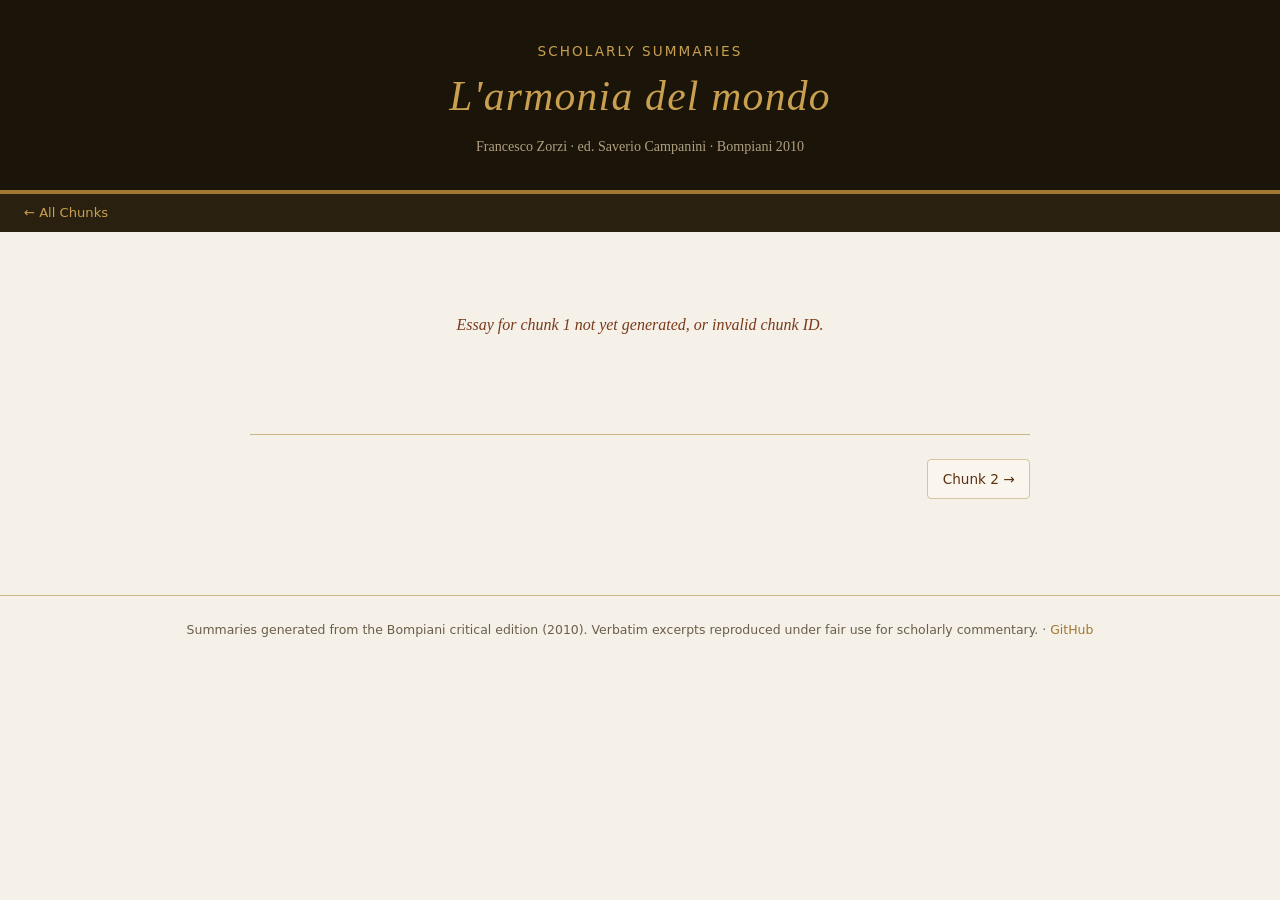
==== chunk.html @ 9c0a1de4 "Add site scaffold: index, chunk template, styles, README Static HTML/CSS/JS site for Zorzi De Harmon" ====
<!DOCTYPE html>
<html lang="it">
<head>
  <meta charset="UTF-8">
  <meta name="viewport" content="width=device-width, initial-scale=1.0">
  <title>Chunk — L'armonia del mondo</title>
  <meta name="description" content="Detailed summary of a section of Francesco Zorzi's De Harmonia Mundi.">
  <link rel="stylesheet" href="assets/style.css">
</head>
<body>

<header>
  <div class="subtitle">Scholarly Summaries</div>
  <h1><em>L'armonia del mondo</em></h1>
  <div class="meta">Francesco Zorzi · ed. Saverio Campanini · Bompiani 2010</div>
</header>

<nav class="breadcrumb">
  <a href="index.html">← All Chunks</a>
</nav>

<main>
  <div class="essay-wrap" id="essay-wrap">
    <div class="spinner" id="spinner"></div>
  </div>
</main>

<footer>
  <p>
    Summaries generated from the Bompiani critical edition (2010).
    Verbatim excerpts reproduced under fair use for scholarly commentary. ·
    <a href="https://github.com/t3dy/ZorziHarmoniaMundi" target="_blank">GitHub</a>
  </p>
</footer>

<script>
const TOTAL = 163;

function pad(n) { return String(n).padStart(3, '0'); }

function parseMarkdown(md) {
  // Minimal markdown → HTML: headings, bold, italic, blockquotes, paragraphs
  let html = md
    .replace(/&/g,'&amp;').replace(/</g,'&lt;').replace(/>/g,'&gt;')
    // blockquotes: lines starting with >
    .replace(/^&gt;&gt;\s?(.+)$/gm, '<blockquote>$1</blockquote>')
    .replace(/^&gt;\s?(.+)$/gm, '<blockquote>$1</blockquote>')
    // Merge consecutive blockquote lines
    .replace(/<\/blockquote>\n<blockquote>/g, '\n')
    // headings
    .replace(/^### (.+)$/gm, '<h3>$1</h3>')
    .replace(/^## (.+)$/gm, '<h2>$1</h2>')
    .replace(/^# (.+)$/gm, '<h2>$1</h2>')
    // bold/italic
    .replace(/\*\*\*(.+?)\*\*\*/g, '<strong><em>$1</em></strong>')
    .replace(/\*\*(.+?)\*\*/g, '<strong>$1</strong>')
    .replace(/\*(.+?)\*/g, '<em>$1</em>')
    // horizontal rules
    .replace(/^---+$/gm, '<hr>')
    // paragraphs: double newlines
    .replace(/\n{2,}/g, '\n</p><p>\n')
    .replace(/\n/g, '<br>');
  return '<p>' + html + '</p>';
}

function renderEssay(data) {
  const wrap = document.getElementById('essay-wrap');
  const prev = data.chunk > 1 ? `<a href="chunk.html?id=${pad(data.chunk - 1)}">← Chunk ${data.chunk - 1}</a>` : '<span></span>';
  const next = data.chunk < TOTAL ? `<a href="chunk.html?id=${pad(data.chunk + 1)}">Chunk ${data.chunk + 1} →</a>` : '<span></span>';

  document.title = `${data.heading} — L'armonia del mondo`;

  wrap.innerHTML = `
    <div class="essay-header">
      <div class="essay-chunk-id">Chunk ${data.chunk} of ${TOTAL}</div>
      <h1 class="essay-title">${escHtml(data.heading)}</h1>
      <div class="essay-pages">${escHtml(data.pages || '')}</div>
    </div>
    <div class="essay-card-summary">${escHtml(data.card_summary || '')}</div>
    <div class="essay-body">${parseMarkdown(data.essay || '')}</div>
    <div class="chunk-nav">${prev}${next}</div>
  `;
}

function escHtml(s) {
  return String(s)
    .replace(/&/g,'&amp;').replace(/</g,'&lt;').replace(/>/g,'&gt;')
    .replace(/"/g,'&quot;');
}

async function init() {
  const params = new URLSearchParams(window.location.search);
  const rawId = params.get('id') || '001';
  const id = pad(parseInt(rawId, 10));
  const num = parseInt(rawId, 10);

  try {
    const r = await fetch(`data/essays/chunk_${id}.json`);
    if (!r.ok) throw new Error(r.status);
    const data = await r.json();
    renderEssay(data);
  } catch(e) {
    document.getElementById('essay-wrap').innerHTML =
      `<p class="error-msg">Essay for chunk ${num} not yet generated, or invalid chunk ID.</p>
       <div class="chunk-nav">
         ${num > 1 ? `<a href="chunk.html?id=${pad(num-1)}">← Chunk ${num-1}</a>` : '<span></span>'}
         ${num < TOTAL ? `<a href="chunk.html?id=${pad(num+1)}">Chunk ${num+1} →</a>` : '<span></span>'}
       </div>`;
  }
}

init();
</script>
</body>
</html>
---- assets/style.css ----
/* ── Reset & base ─────────────────────────────────────────── */
*, *::before, *::after { box-sizing: border-box; margin: 0; padding: 0; }

:root {
  --ink:       #1a1409;
  --paper:     #f5f0e8;
  --gold:      #a07830;
  --gold-lt:   #c9a050;
  --rust:      #7a3a1a;
  --muted:     #6b5e4a;
  --card-bg:   #faf6ee;
  --card-brd:  #d4c4a0;
  --rule:      #c8b888;
  --hover-bg:  #f0e8d0;
  --link:      #5a3010;
  --max-w:     1200px;
  --serif:     'Garamond', 'EB Garamond', 'Palatino Linotype', Georgia, serif;
  --sans:      'Optima', 'Gill Sans', Candara, system-ui, sans-serif;
}

html { font-size: 16px; scroll-behavior: smooth; }

body {
  font-family: var(--serif);
  background: var(--paper);
  color: var(--ink);
  line-height: 1.65;
}

/* ── Header ───────────────────────────────────────────────── */
header {
  background: var(--ink);
  color: var(--paper);
  padding: 2.5rem 1.5rem 2rem;
  text-align: center;
  border-bottom: 4px solid var(--gold);
}

header .subtitle {
  font-family: var(--sans);
  font-size: .85rem;
  letter-spacing: .15em;
  text-transform: uppercase;
  color: var(--gold-lt);
  margin-bottom: .6rem;
}

header h1 {
  font-size: clamp(1.6rem, 4vw, 2.6rem);
  font-weight: 400;
  letter-spacing: .03em;
  line-height: 1.2;
}

header h1 em {
  font-style: italic;
  color: var(--gold-lt);
}

header .meta {
  margin-top: .8rem;
  font-size: .88rem;
  color: #b0a080;
}

/* ── Nav bar ──────────────────────────────────────────────── */
nav.breadcrumb {
  background: #2a2010;
  padding: .5rem 1.5rem;
  font-family: var(--sans);
  font-size: .82rem;
  color: #a09070;
}

nav.breadcrumb a { color: var(--gold-lt); text-decoration: none; }
nav.breadcrumb a:hover { text-decoration: underline; }

/* ── Main layout ──────────────────────────────────────────── */
main {
  max-width: var(--max-w);
  margin: 0 auto;
  padding: 2rem 1.5rem 4rem;
}

/* ── Search / filter bar ──────────────────────────────────── */
.filter-bar {
  display: flex;
  gap: 1rem;
  margin-bottom: 2rem;
  flex-wrap: wrap;
  align-items: center;
}

.filter-bar input[type="search"] {
  flex: 1;
  min-width: 200px;
  padding: .55rem .9rem;
  border: 1px solid var(--card-brd);
  border-radius: 4px;
  background: var(--card-bg);
  font-family: var(--serif);
  font-size: .95rem;
  color: var(--ink);
}

.filter-bar input[type="search"]:focus {
  outline: 2px solid var(--gold);
  border-color: var(--gold);
}

.filter-bar .count {
  font-family: var(--sans);
  font-size: .82rem;
  color: var(--muted);
  white-space: nowrap;
}

/* ── Card grid ────────────────────────────────────────────── */
.card-grid {
  display: grid;
  grid-template-columns: repeat(auto-fill, minmax(320px, 1fr));
  gap: 1.4rem;
}

.card {
  background: var(--card-bg);
  border: 1px solid var(--card-brd);
  border-radius: 6px;
  padding: 1.4rem 1.5rem 1.2rem;
  cursor: pointer;
  transition: transform .15s, box-shadow .15s, background .15s;
  text-decoration: none;
  color: inherit;
  display: flex;
  flex-direction: column;
  gap: .6rem;
  position: relative;
}

.card:hover {
  transform: translateY(-2px);
  box-shadow: 0 6px 20px rgba(0,0,0,.12);
  background: var(--hover-bg);
}

.card-num {
  font-family: var(--sans);
  font-size: .72rem;
  letter-spacing: .1em;
  color: var(--gold);
  text-transform: uppercase;
}

.card-heading {
  font-size: 1.05rem;
  font-weight: 600;
  line-height: 1.3;
  color: var(--rust);
}

.card-pages {
  font-family: var(--sans);
  font-size: .75rem;
  color: var(--muted);
}

.card-summary {
  font-size: .9rem;
  line-height: 1.6;
  color: #3a2e1a;
  flex: 1;
}

.card-arrow {
  font-family: var(--sans);
  font-size: .78rem;
  color: var(--gold);
  margin-top: .3rem;
  align-self: flex-end;
}

/* Loading skeleton */
.card.loading .card-heading,
.card.loading .card-summary {
  background: linear-gradient(90deg, #e8dcc8 25%, #f0e8d8 50%, #e8dcc8 75%);
  background-size: 200% 100%;
  animation: shimmer 1.4s infinite;
  border-radius: 3px;
  color: transparent;
}

.card.loading .card-heading { height: 1.2em; width: 70%; }
.card.loading .card-summary { height: 4em; }

@keyframes shimmer {
  0% { background-position: 200% 0; }
  100% { background-position: -200% 0; }
}

/* ── Essay page ───────────────────────────────────────────── */
.essay-wrap {
  max-width: 780px;
  margin: 0 auto;
}

.essay-header {
  border-bottom: 2px solid var(--rule);
  padding-bottom: 1.2rem;
  margin-bottom: 2rem;
}

.essay-chunk-id {
  font-family: var(--sans);
  font-size: .78rem;
  letter-spacing: .12em;
  color: var(--gold);
  text-transform: uppercase;
  margin-bottom: .4rem;
}

.essay-title {
  font-size: clamp(1.3rem, 3vw, 1.9rem);
  font-weight: 400;
  color: var(--rust);
  line-height: 1.25;
  margin-bottom: .5rem;
}

.essay-pages {
  font-family: var(--sans);
  font-size: .8rem;
  color: var(--muted);
}

.essay-card-summary {
  background: #ede4ce;
  border-left: 3px solid var(--gold);
  padding: 1rem 1.3rem;
  font-style: italic;
  font-size: .95rem;
  margin-bottom: 2rem;
  border-radius: 0 4px 4px 0;
}

.essay-body {
  font-size: 1rem;
  line-height: 1.8;
}

.essay-body h2 {
  font-size: 1.15rem;
  font-weight: 600;
  color: var(--rust);
  margin: 2rem 0 .6rem;
  border-bottom: 1px solid var(--rule);
  padding-bottom: .3rem;
}

.essay-body h3 {
  font-size: 1rem;
  font-weight: 600;
  color: var(--ink);
  margin: 1.5rem 0 .4rem;
}

.essay-body p { margin-bottom: 1rem; }

.essay-body blockquote {
  border-left: 3px solid var(--gold);
  padding: .7rem 1.2rem;
  margin: 1.2rem 0;
  background: #ede4ce;
  border-radius: 0 4px 4px 0;
  font-style: italic;
  font-size: .93rem;
  color: #3a2a10;
}

.essay-body blockquote cite {
  display: block;
  font-style: normal;
  font-family: var(--sans);
  font-size: .75rem;
  color: var(--muted);
  margin-top: .4rem;
}

/* ── Chunk navigation ─────────────────────────────────────── */
.chunk-nav {
  display: flex;
  justify-content: space-between;
  margin-top: 3rem;
  padding-top: 1.5rem;
  border-top: 1px solid var(--rule);
  gap: 1rem;
}

.chunk-nav a {
  font-family: var(--sans);
  font-size: .85rem;
  color: var(--link);
  text-decoration: none;
  padding: .5rem .9rem;
  border: 1px solid var(--card-brd);
  border-radius: 4px;
  background: var(--card-bg);
  transition: background .15s;
}

.chunk-nav a:hover { background: var(--hover-bg); }

/* ── Footer ───────────────────────────────────────────────── */
footer {
  text-align: center;
  padding: 1.5rem;
  font-family: var(--sans);
  font-size: .78rem;
  color: var(--muted);
  border-top: 1px solid var(--rule);
  margin-top: 2rem;
}

footer a { color: var(--gold); text-decoration: none; }

/* ── Responsive ───────────────────────────────────────────── */
@media (max-width: 600px) {
  .card-grid { grid-template-columns: 1fr; }
  header { padding: 1.5rem 1rem 1.2rem; }
  main { padding: 1.2rem 1rem 3rem; }
}

/* ── Spinner for essay load ───────────────────────────────── */
.spinner {
  width: 32px; height: 32px;
  border: 3px solid var(--rule);
  border-top-color: var(--gold);
  border-radius: 50%;
  animation: spin .8s linear infinite;
  margin: 4rem auto;
}
@keyframes spin { to { transform: rotate(360deg); } }

.error-msg {
  text-align: center;
  padding: 3rem;
  color: var(--rust);
  font-style: italic;
}
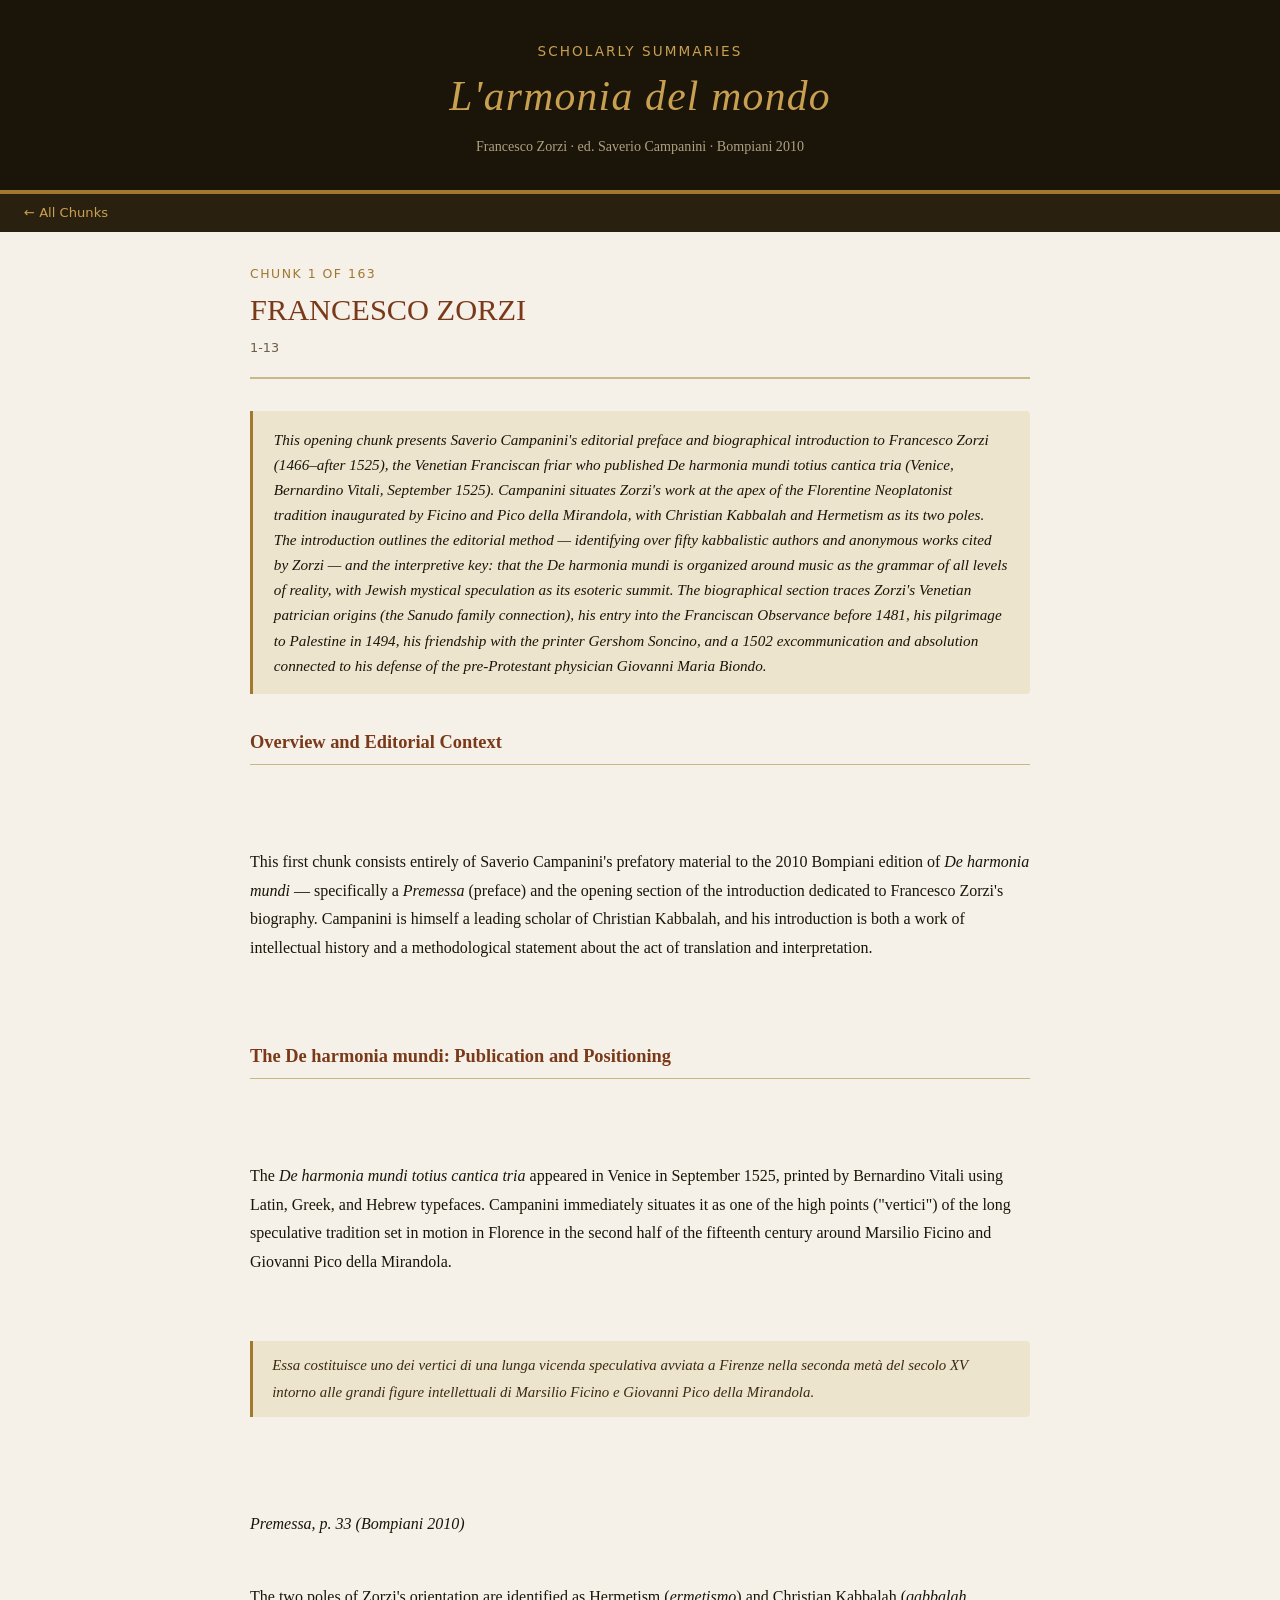
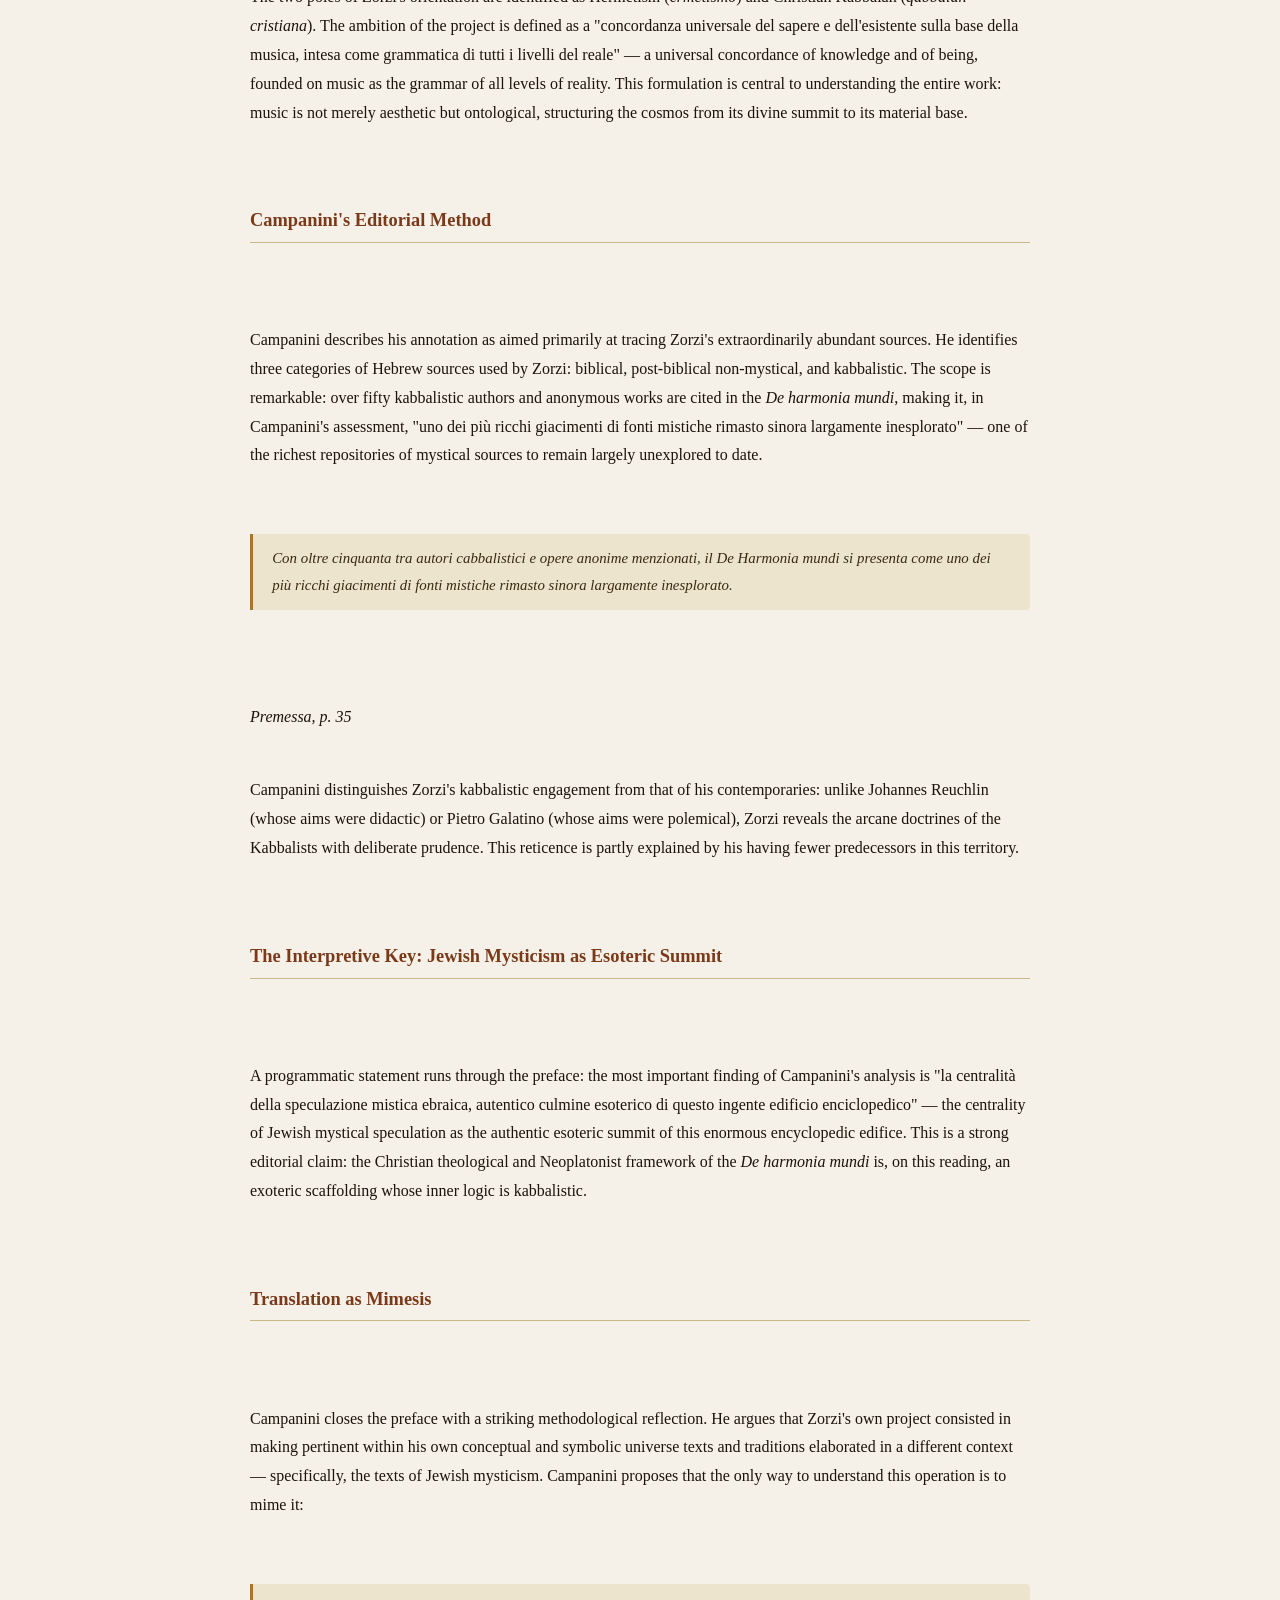
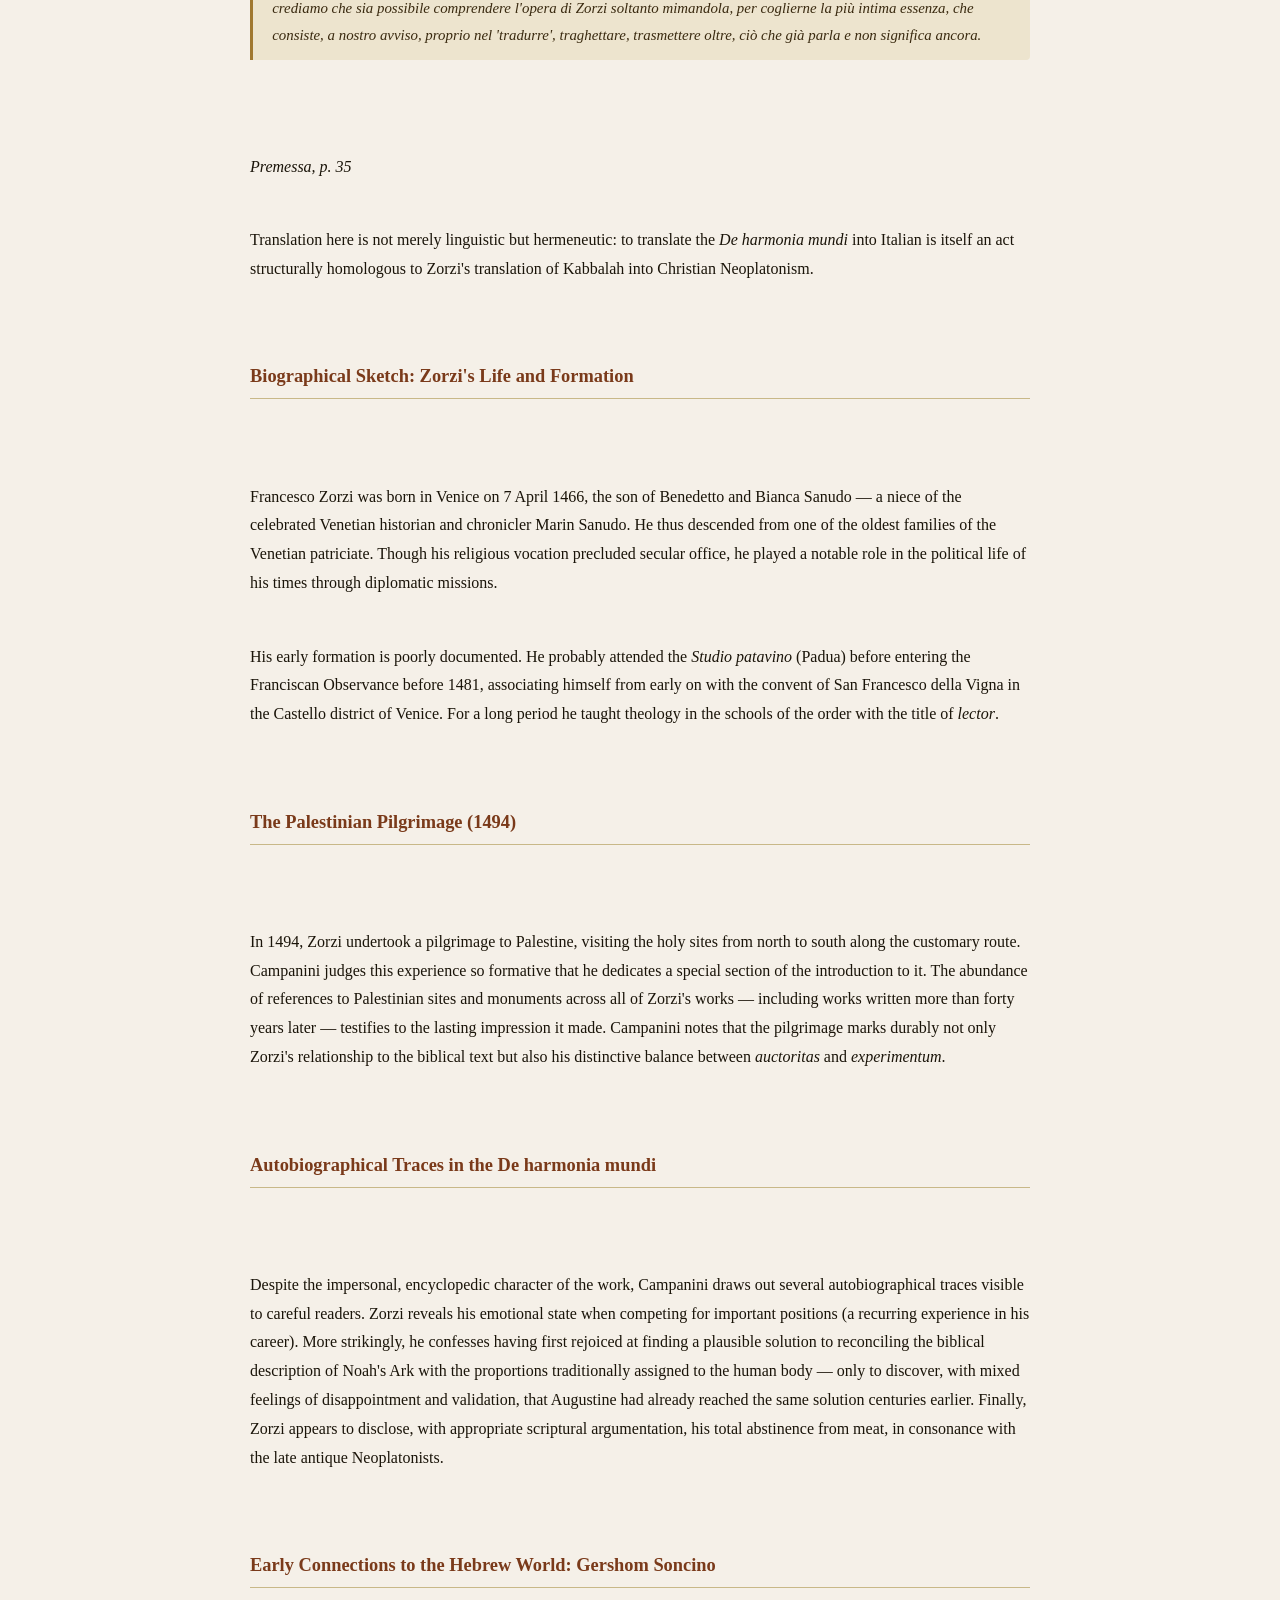
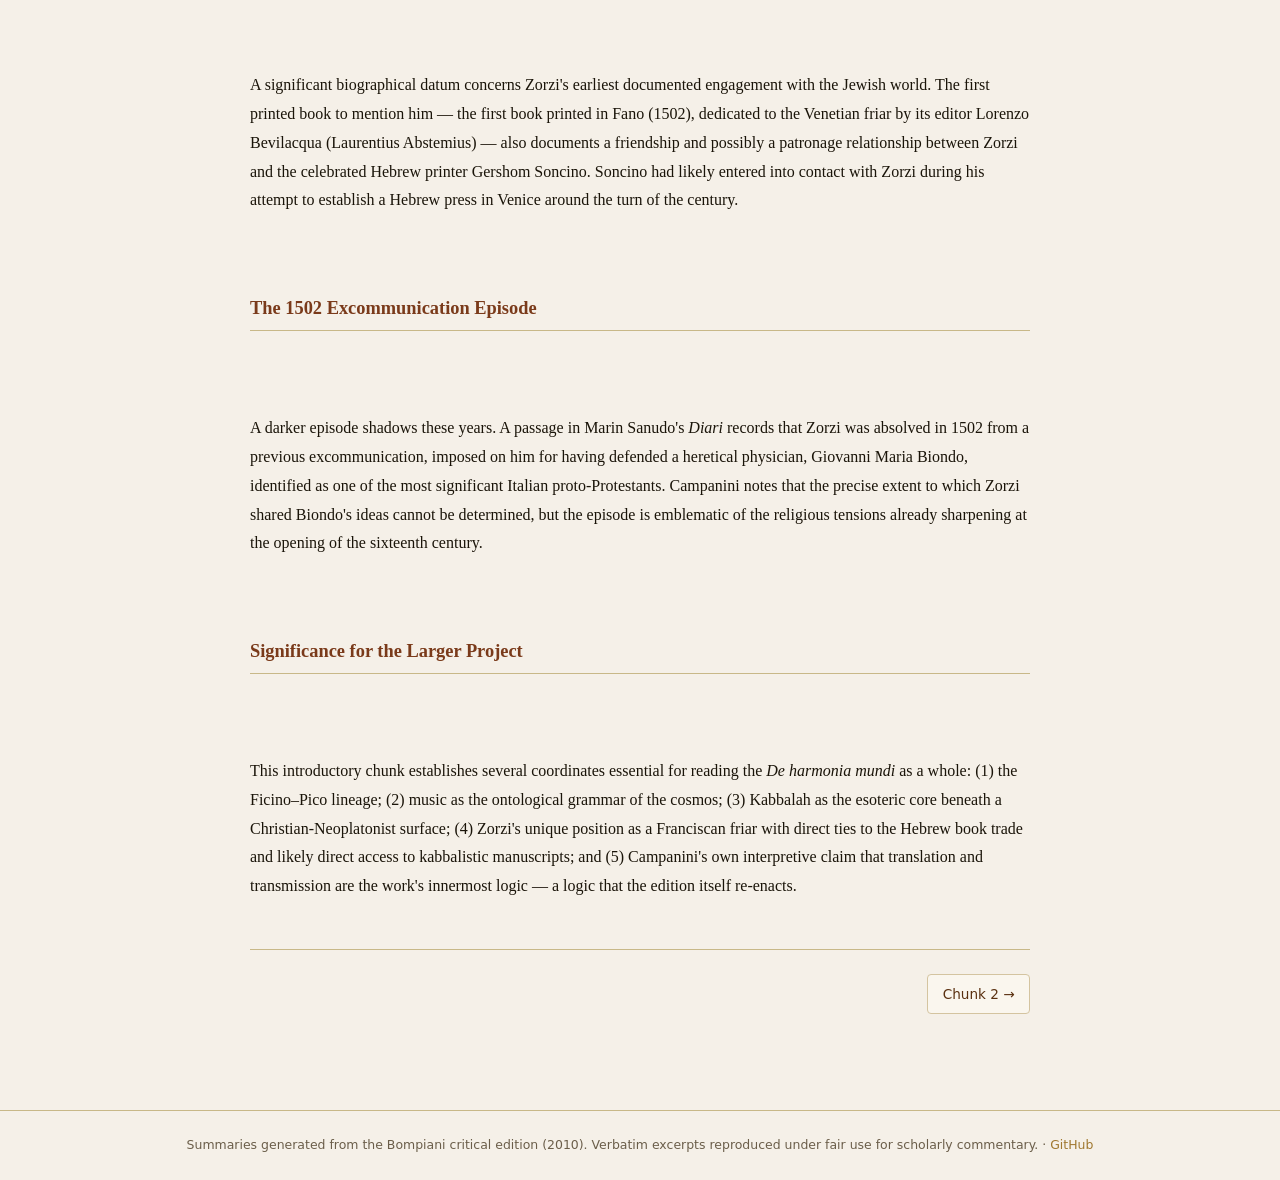
==== commit 93f26195: "Fix <cite> tags rendering as raw text in essay view The markdown parser was HTML-escaping all conten" ====
--- a/chunk.html
+++ b/chunk.html
@@ -47,6 +47,8 @@
     .replace(/^&gt;\s?(.+)$/gm, '<blockquote>$1</blockquote>')
     // Merge consecutive blockquote lines
     .replace(/<\/blockquote>\n<blockquote>/g, '\n')
+    // cite tags (unescape back to HTML after escaping)
+    .replace(/&lt;cite&gt;(.+?)&lt;\/cite&gt;/g, '<cite>$1</cite>')
     // headings
     .replace(/^### (.+)$/gm, '<h3>$1</h3>')
     .replace(/^## (.+)$/gm, '<h2>$1</h2>')
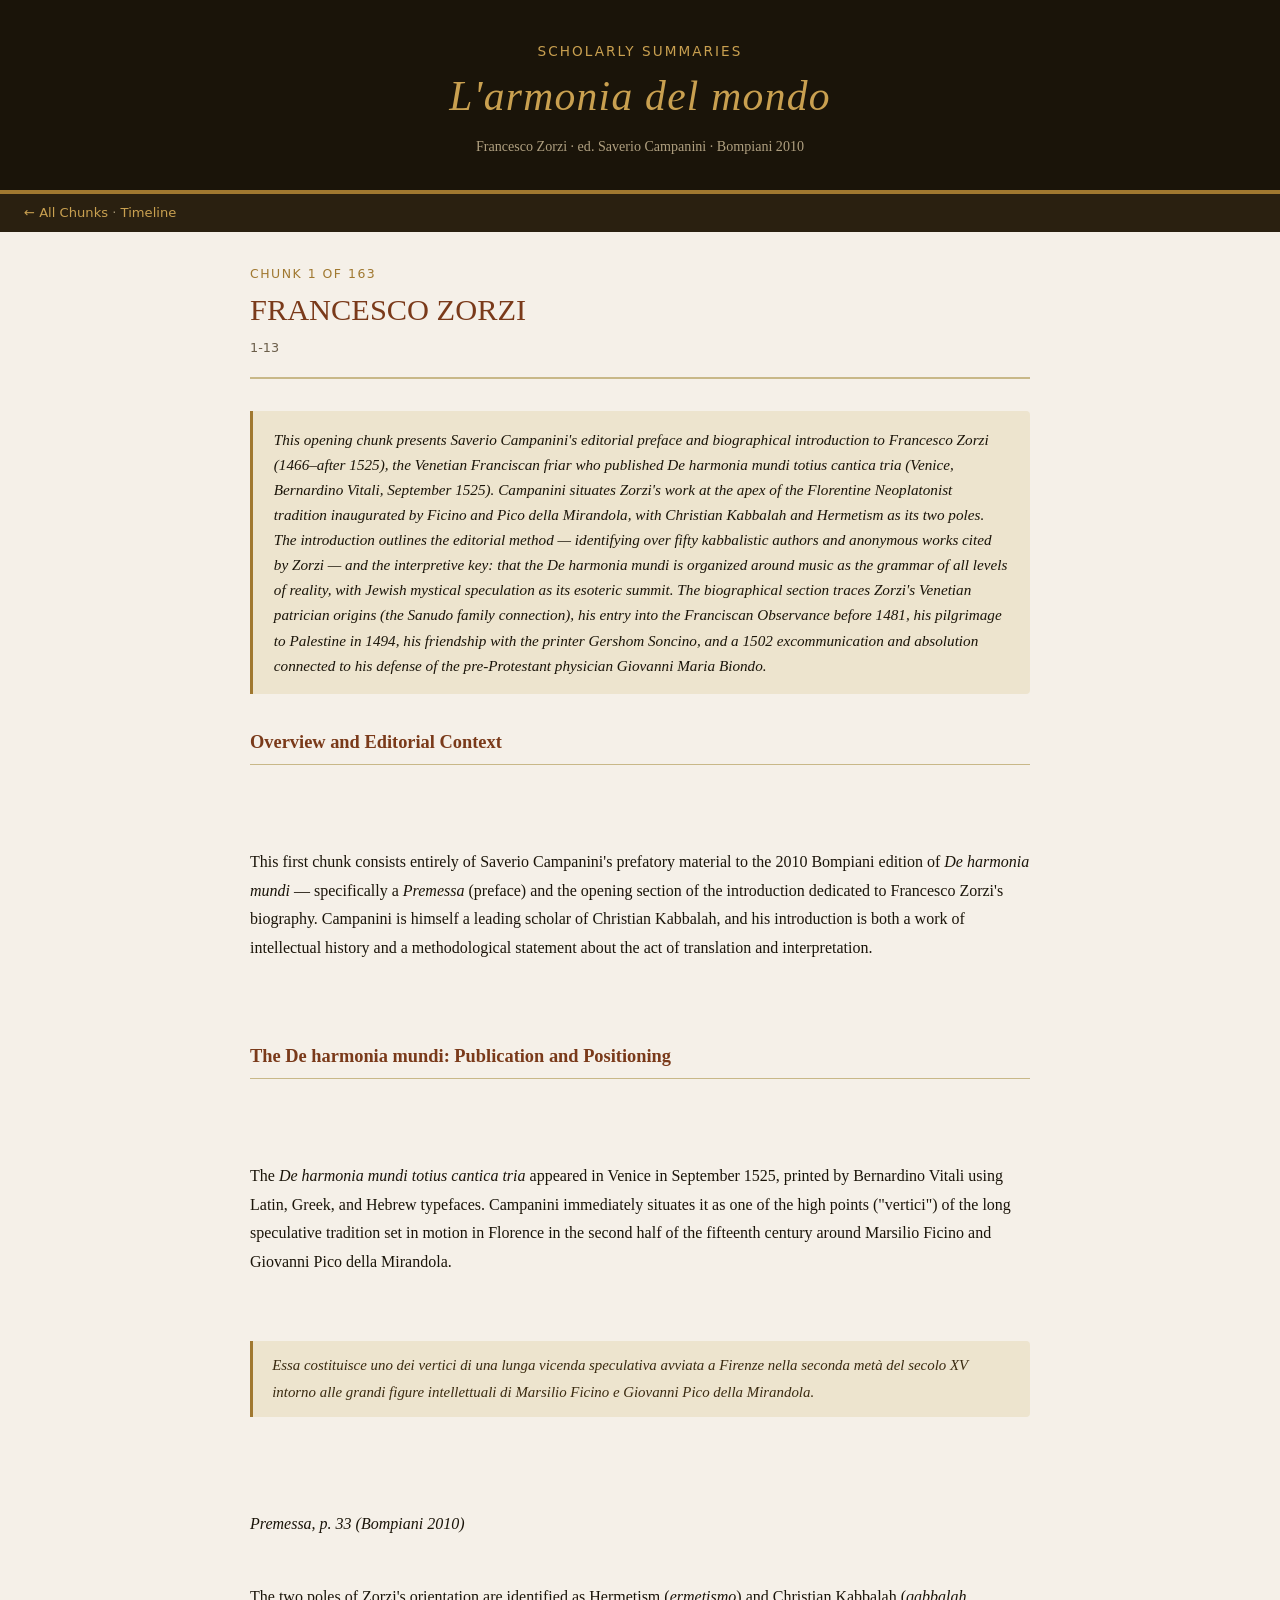
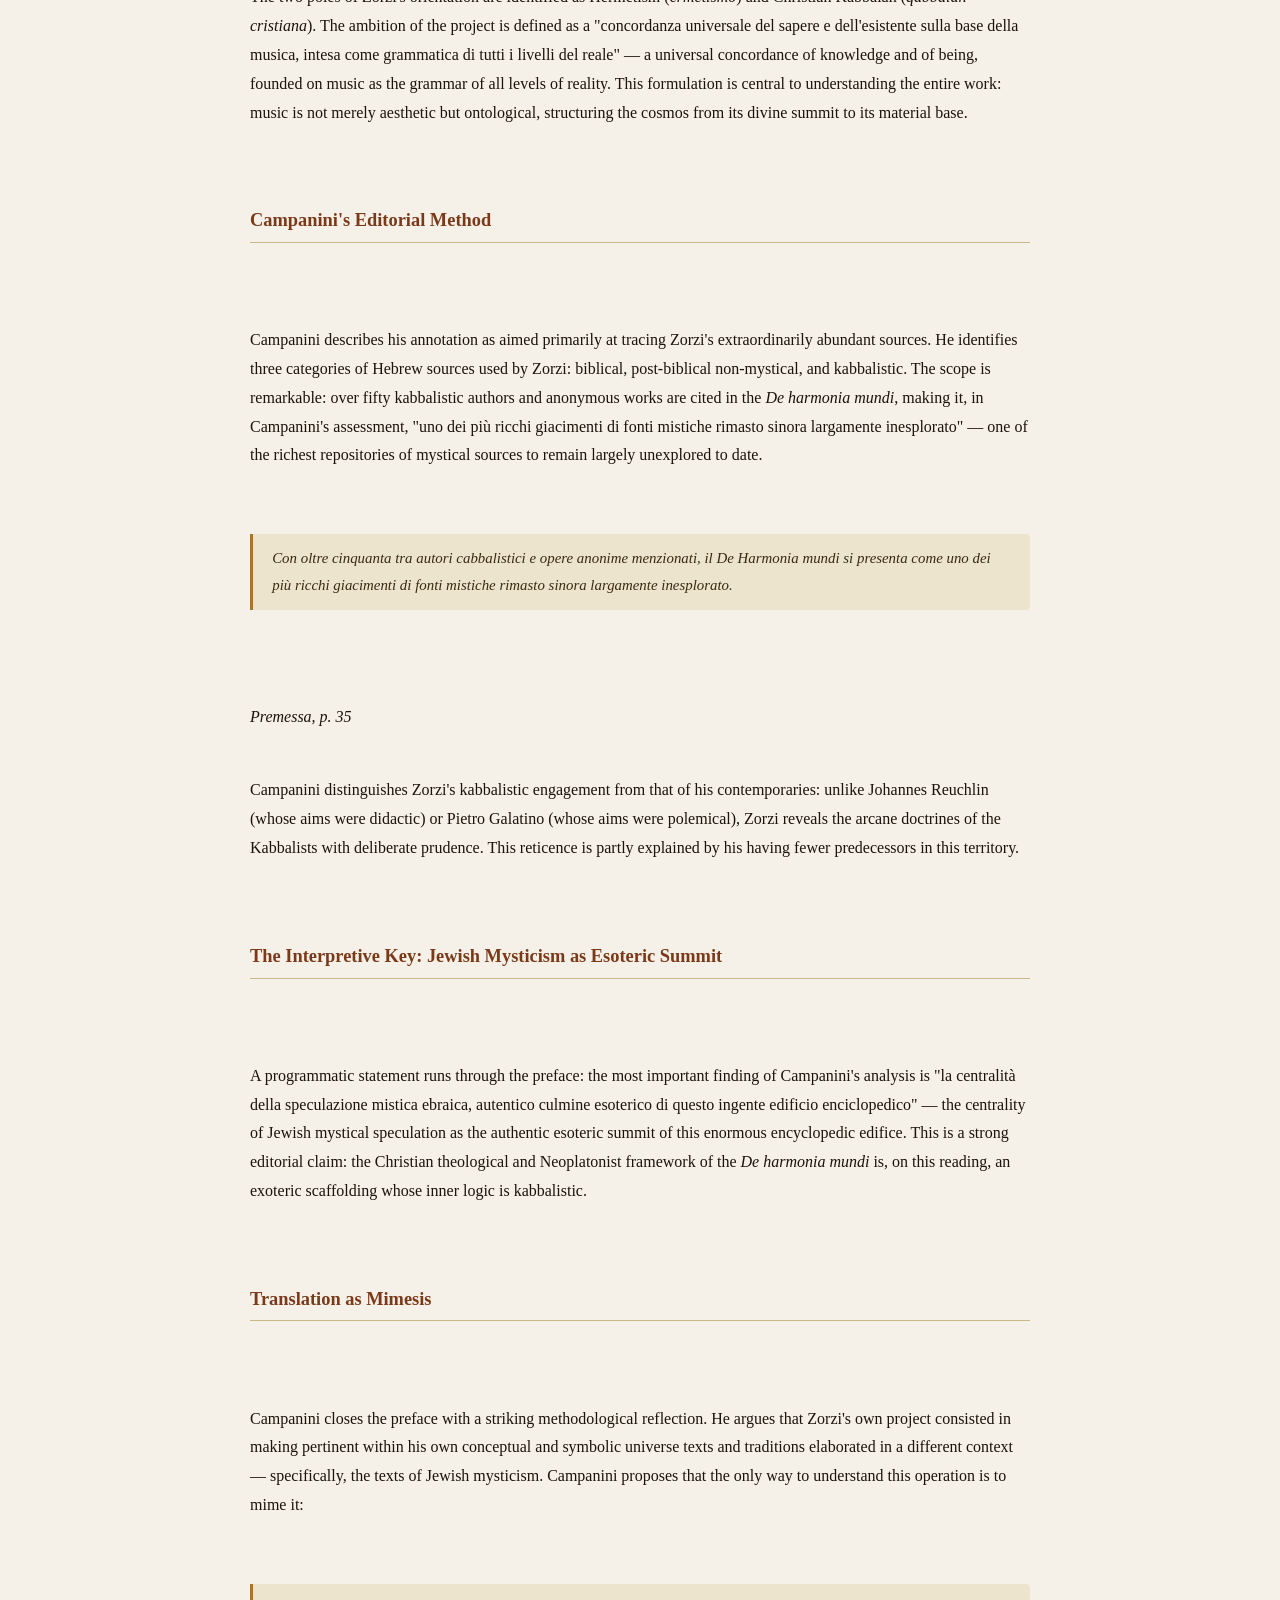
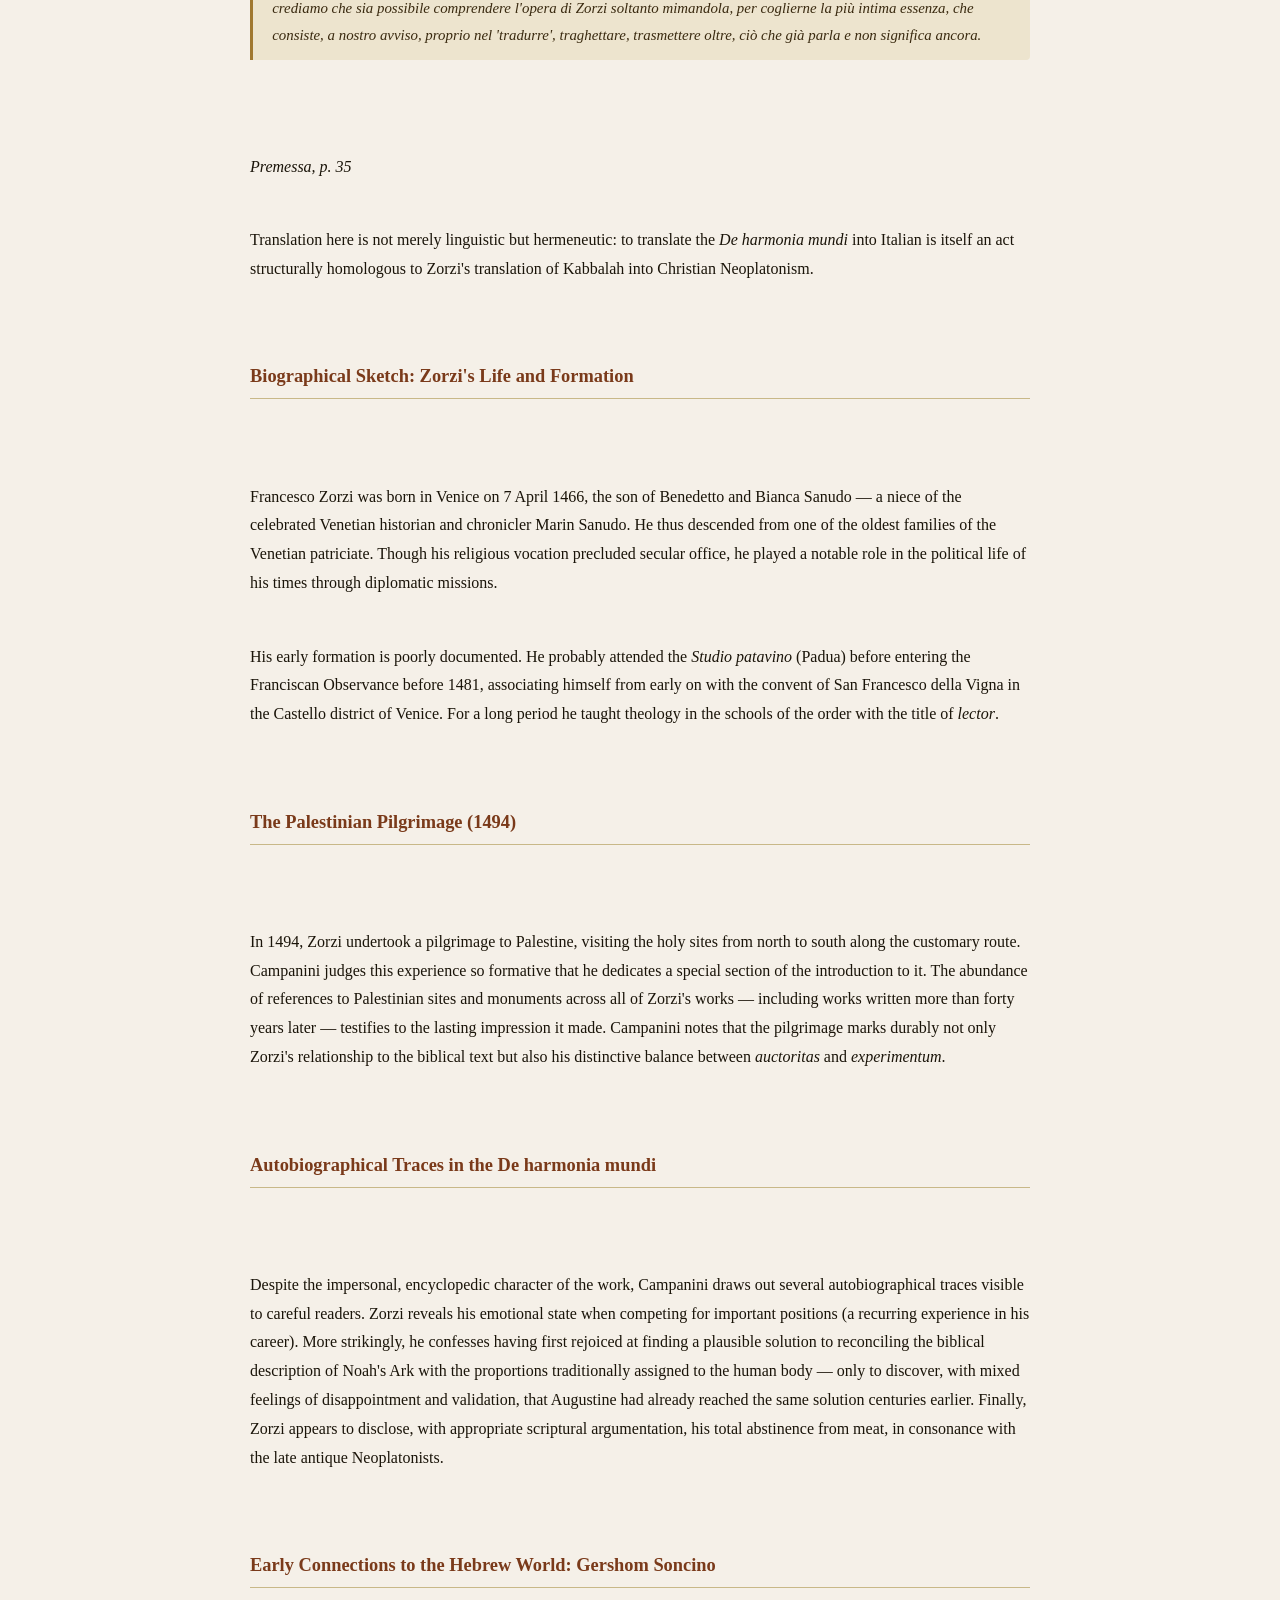
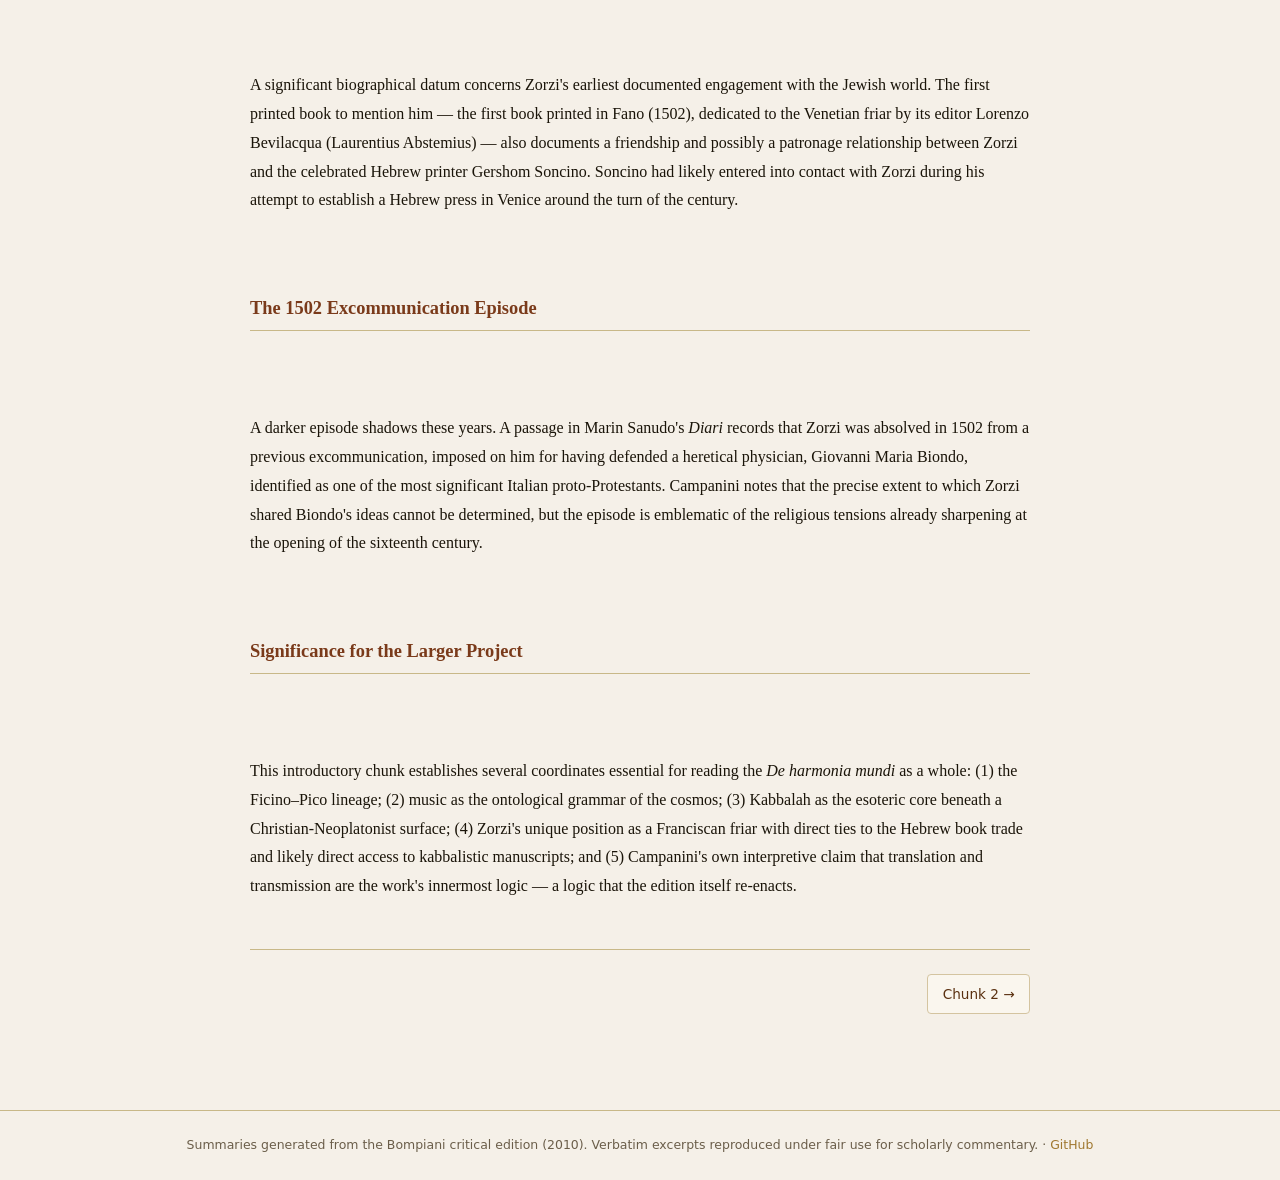
==== commit b28a65cb: "Add biographical timeline page with dual-tab interface - timeline.html: Two-tab interface (Biographi" ====
--- a/chunk.html
+++ b/chunk.html
@@ -16,7 +16,7 @@
 </header>
 
 <nav class="breadcrumb">
-  <a href="index.html">← All Chunks</a>
+  <a href="index.html">← All Chunks</a> · <a href="timeline.html">Timeline</a>
 </nav>
 
 <main>
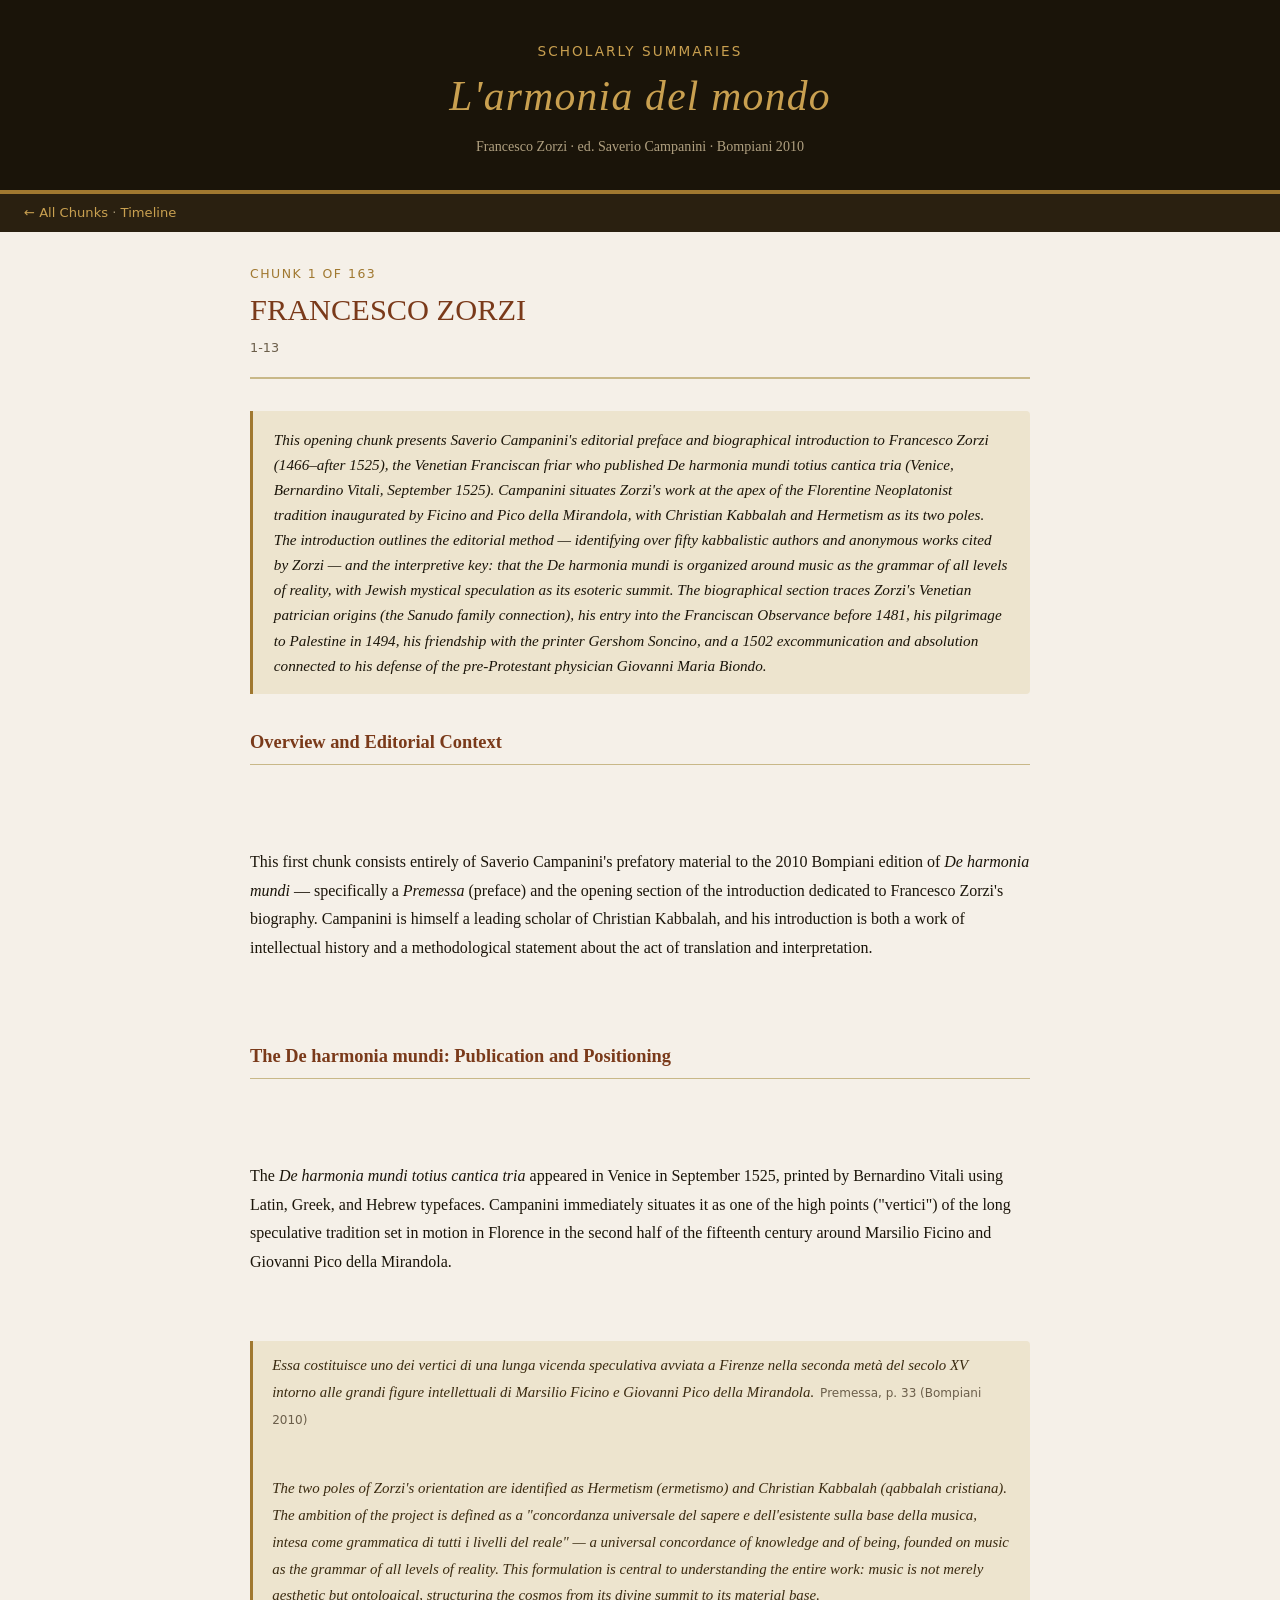
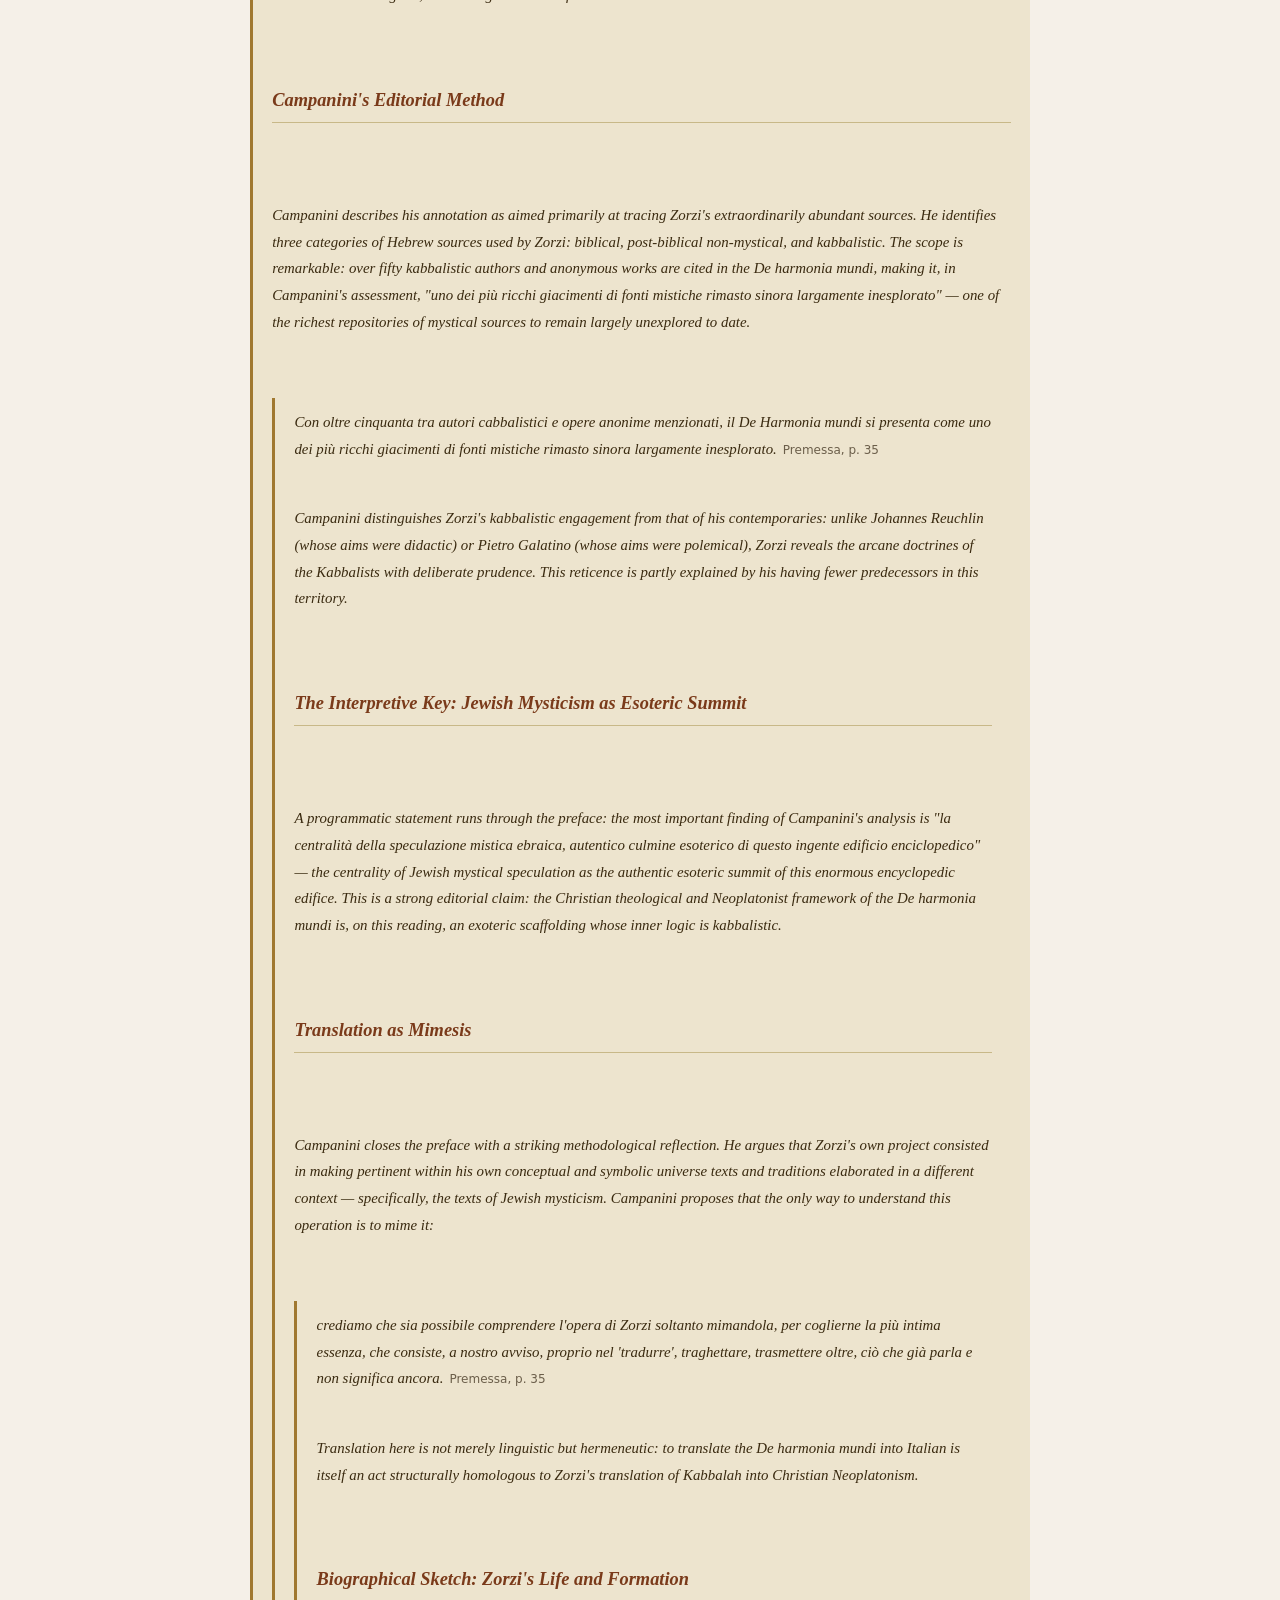
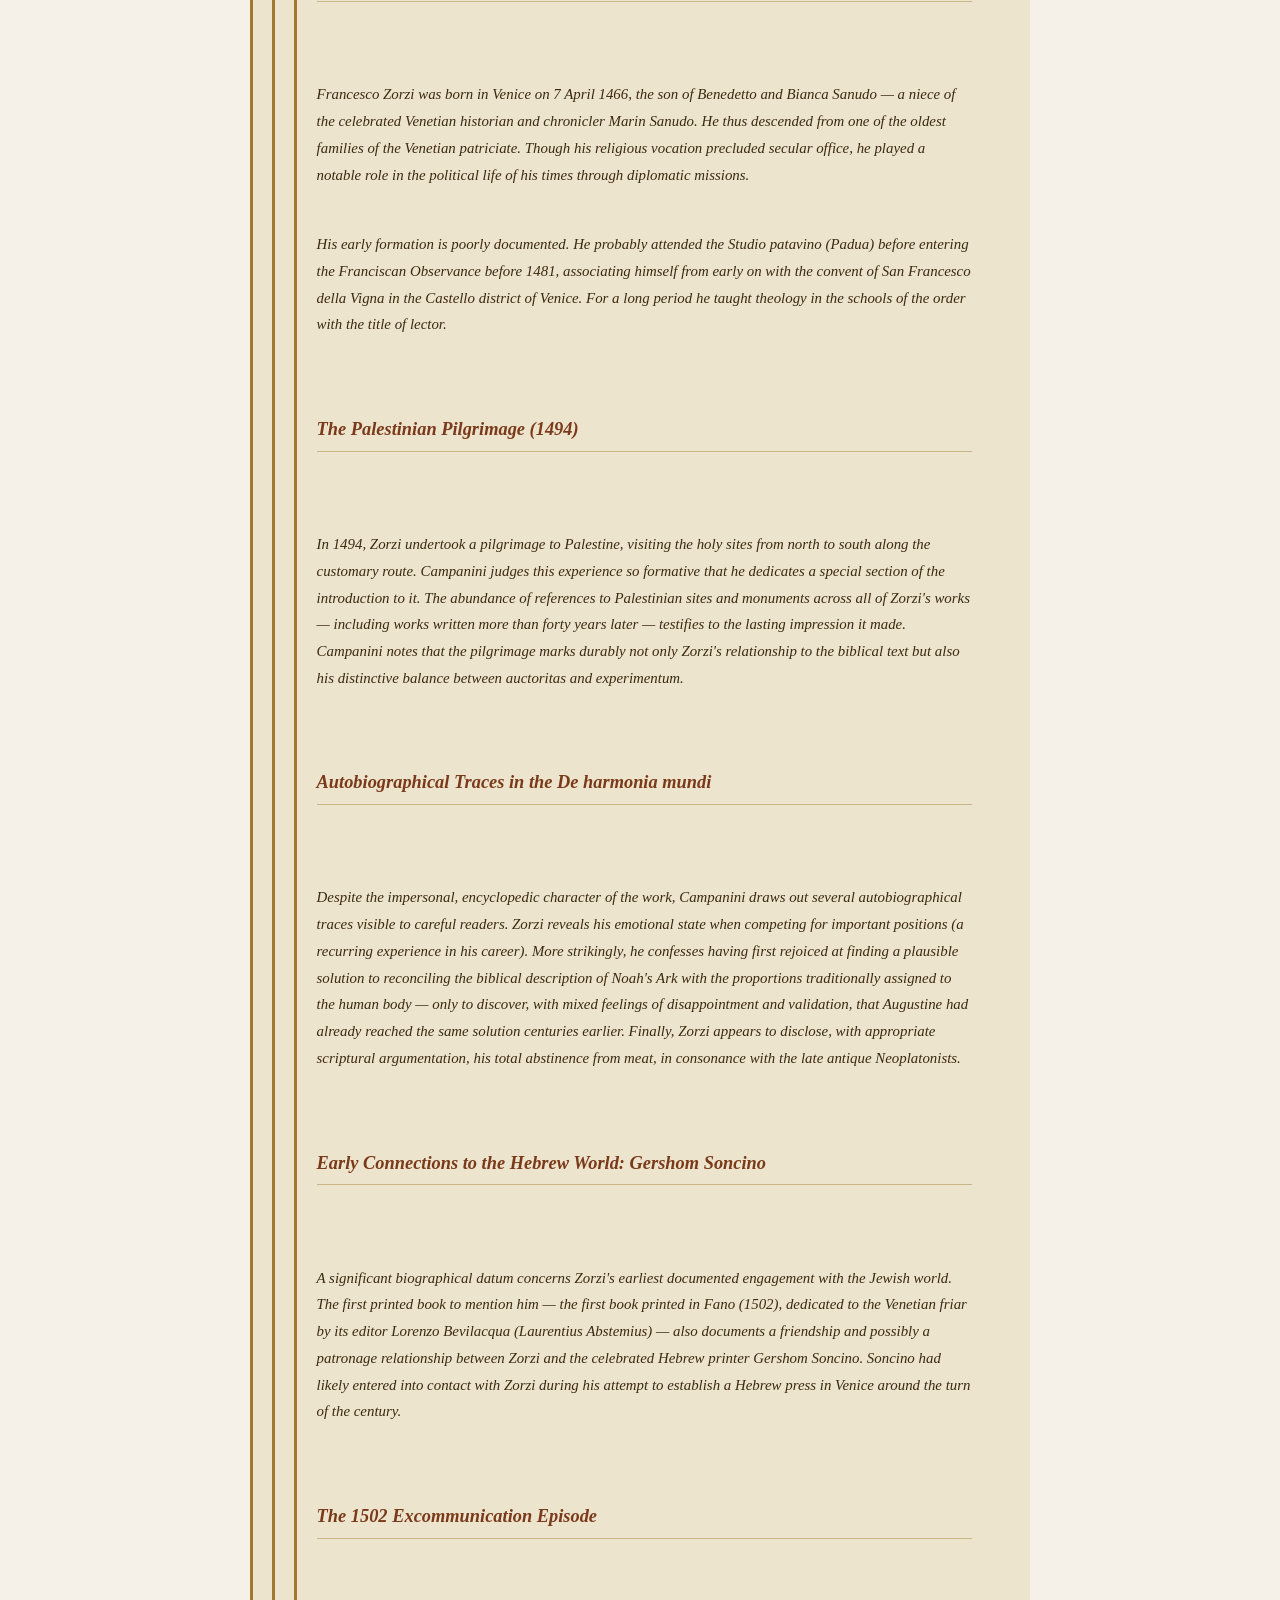
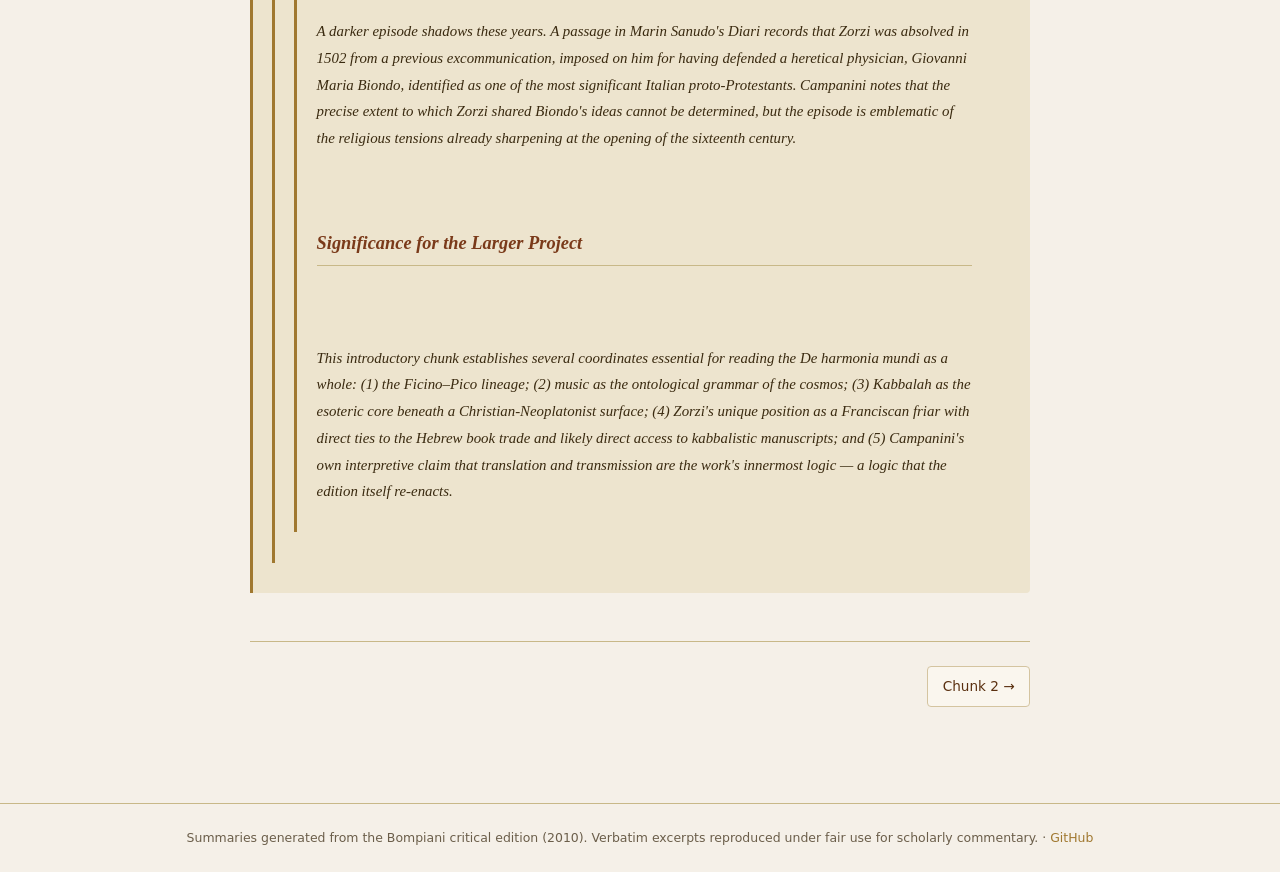
==== commit c5f65133: "Fix essay prose flow: merge citations inline with blockquotes - Modified markdown parser to merge </" ====
--- a/chunk.html
+++ b/chunk.html
@@ -49,6 +49,8 @@
     .replace(/<\/blockquote>\n<blockquote>/g, '\n')
     // cite tags (unescape back to HTML after escaping)
     .replace(/&lt;cite&gt;(.+?)&lt;\/cite&gt;/g, '<cite>$1</cite>')
+    // Merge cite tags directly after blockquotes (keep citations inline with quotes)
+    .replace(/<\/blockquote>\n+<cite>/g, '<cite>')
     // headings
     .replace(/^### (.+)$/gm, '<h3>$1</h3>')
     .replace(/^## (.+)$/gm, '<h2>$1</h2>')
--- a/assets/style.css
+++ b/assets/style.css
@@ -277,12 +277,19 @@
 }
 
 .essay-body blockquote cite {
-  display: block;
+  display: inline;
   font-style: normal;
   font-family: var(--sans);
   font-size: .75rem;
   color: var(--muted);
-  margin-top: .4rem;
+  margin-left: .5em;
+}
+
+.essay-body cite {
+  font-style: normal;
+  font-family: var(--sans);
+  font-size: .75rem;
+  color: var(--muted);
 }
 
 /* ── Chunk navigation ─────────────────────────────────────── */
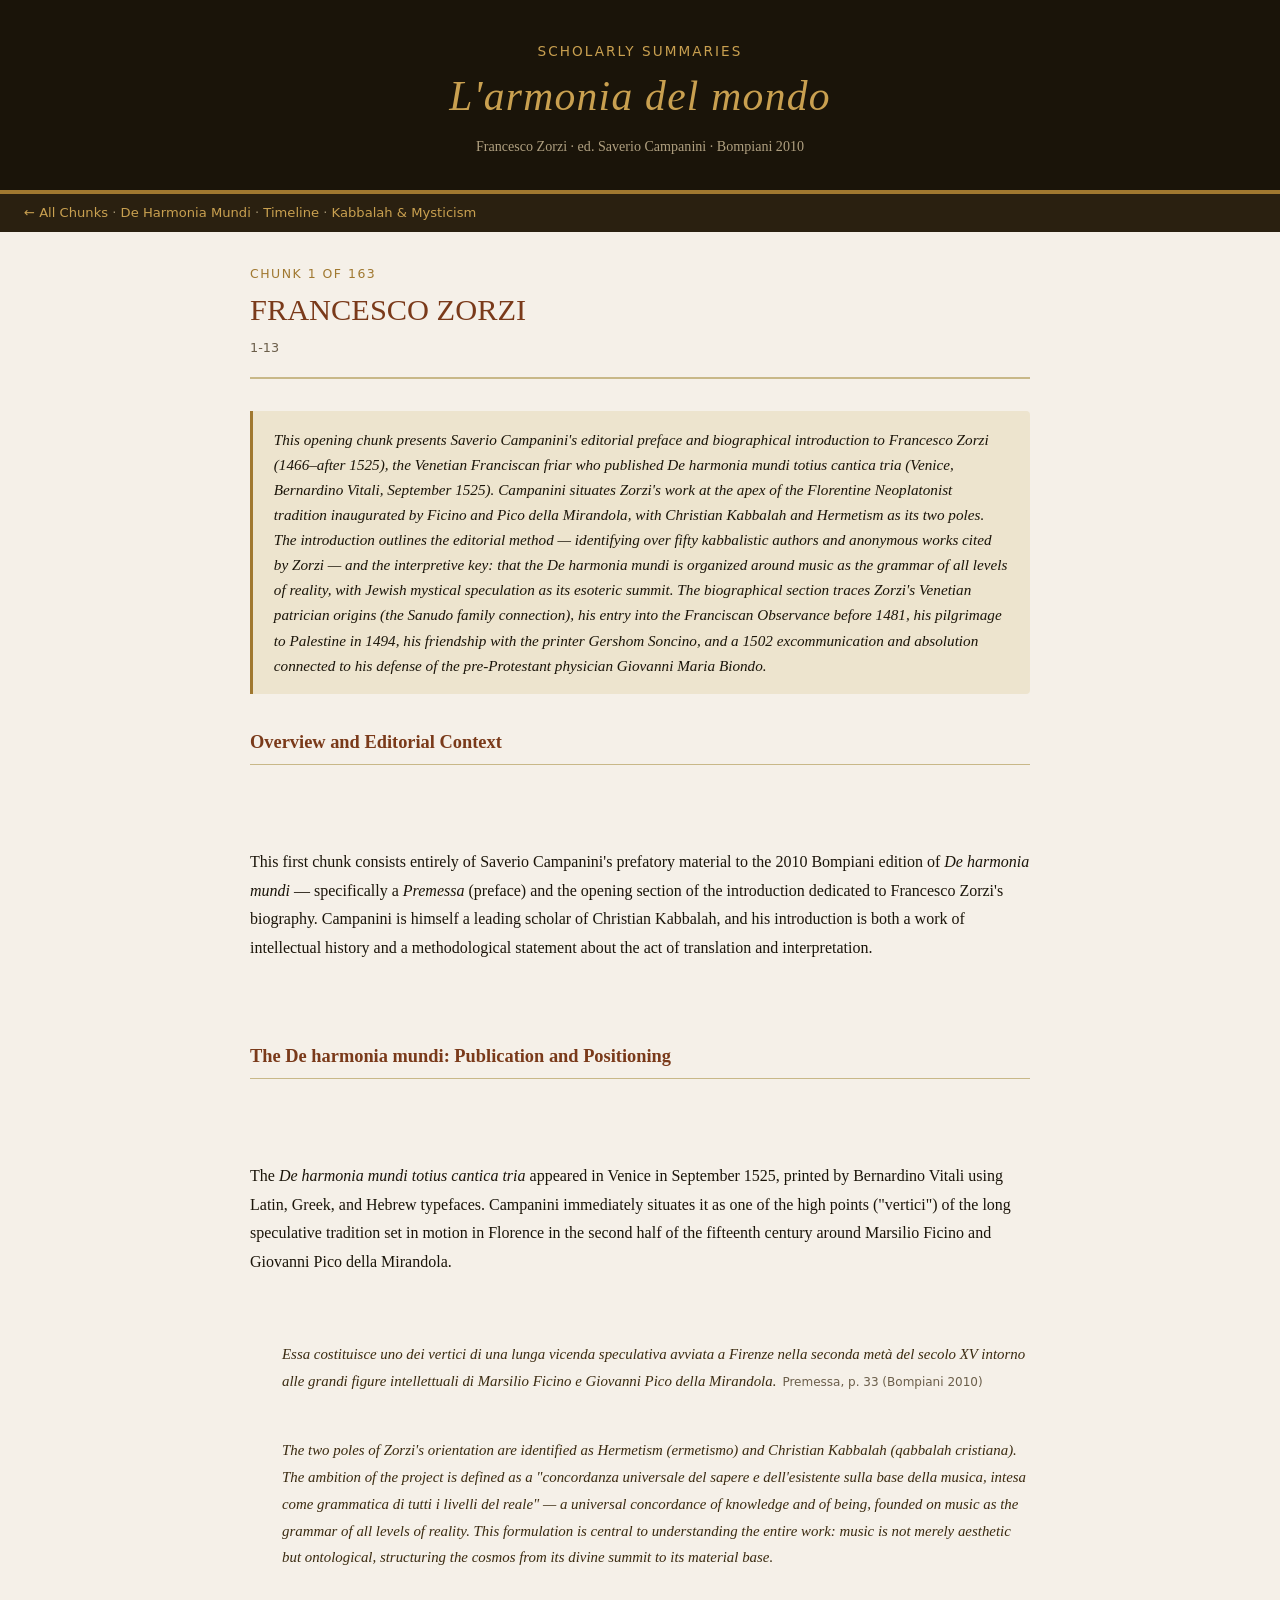
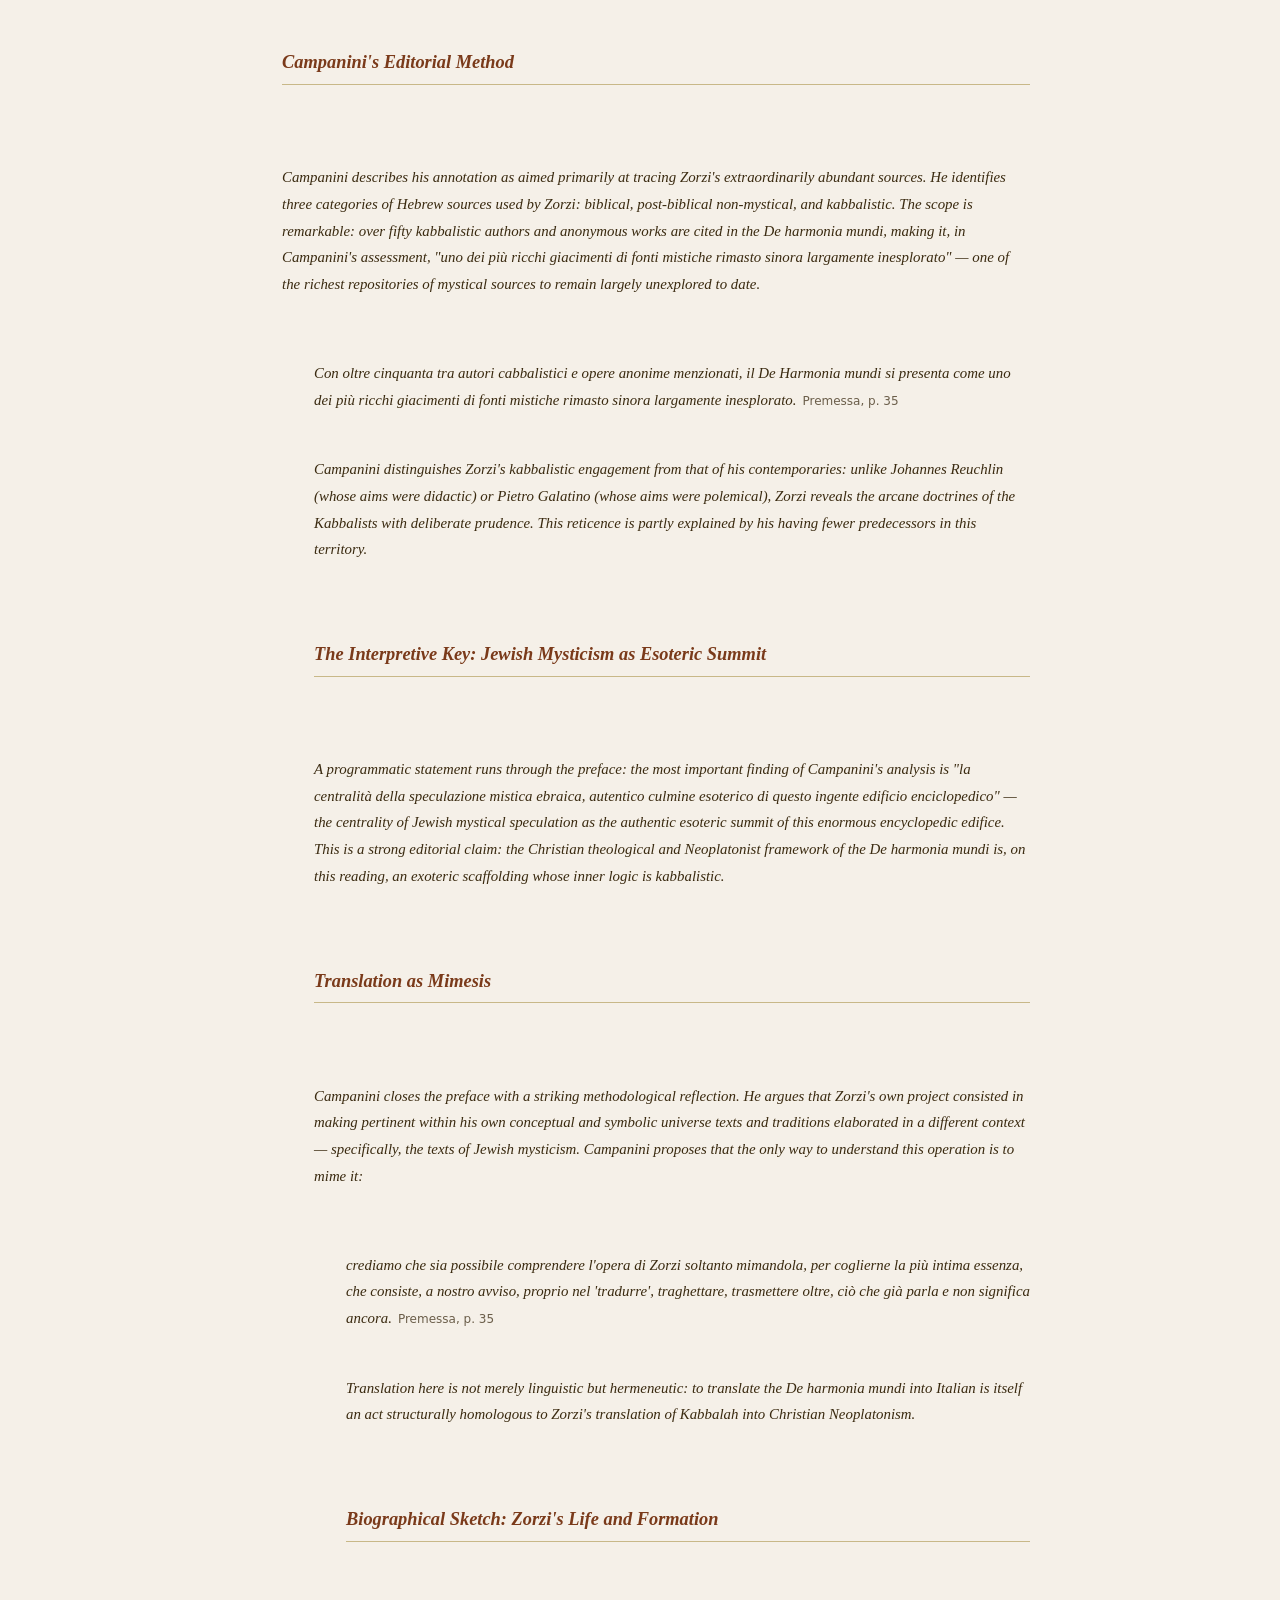
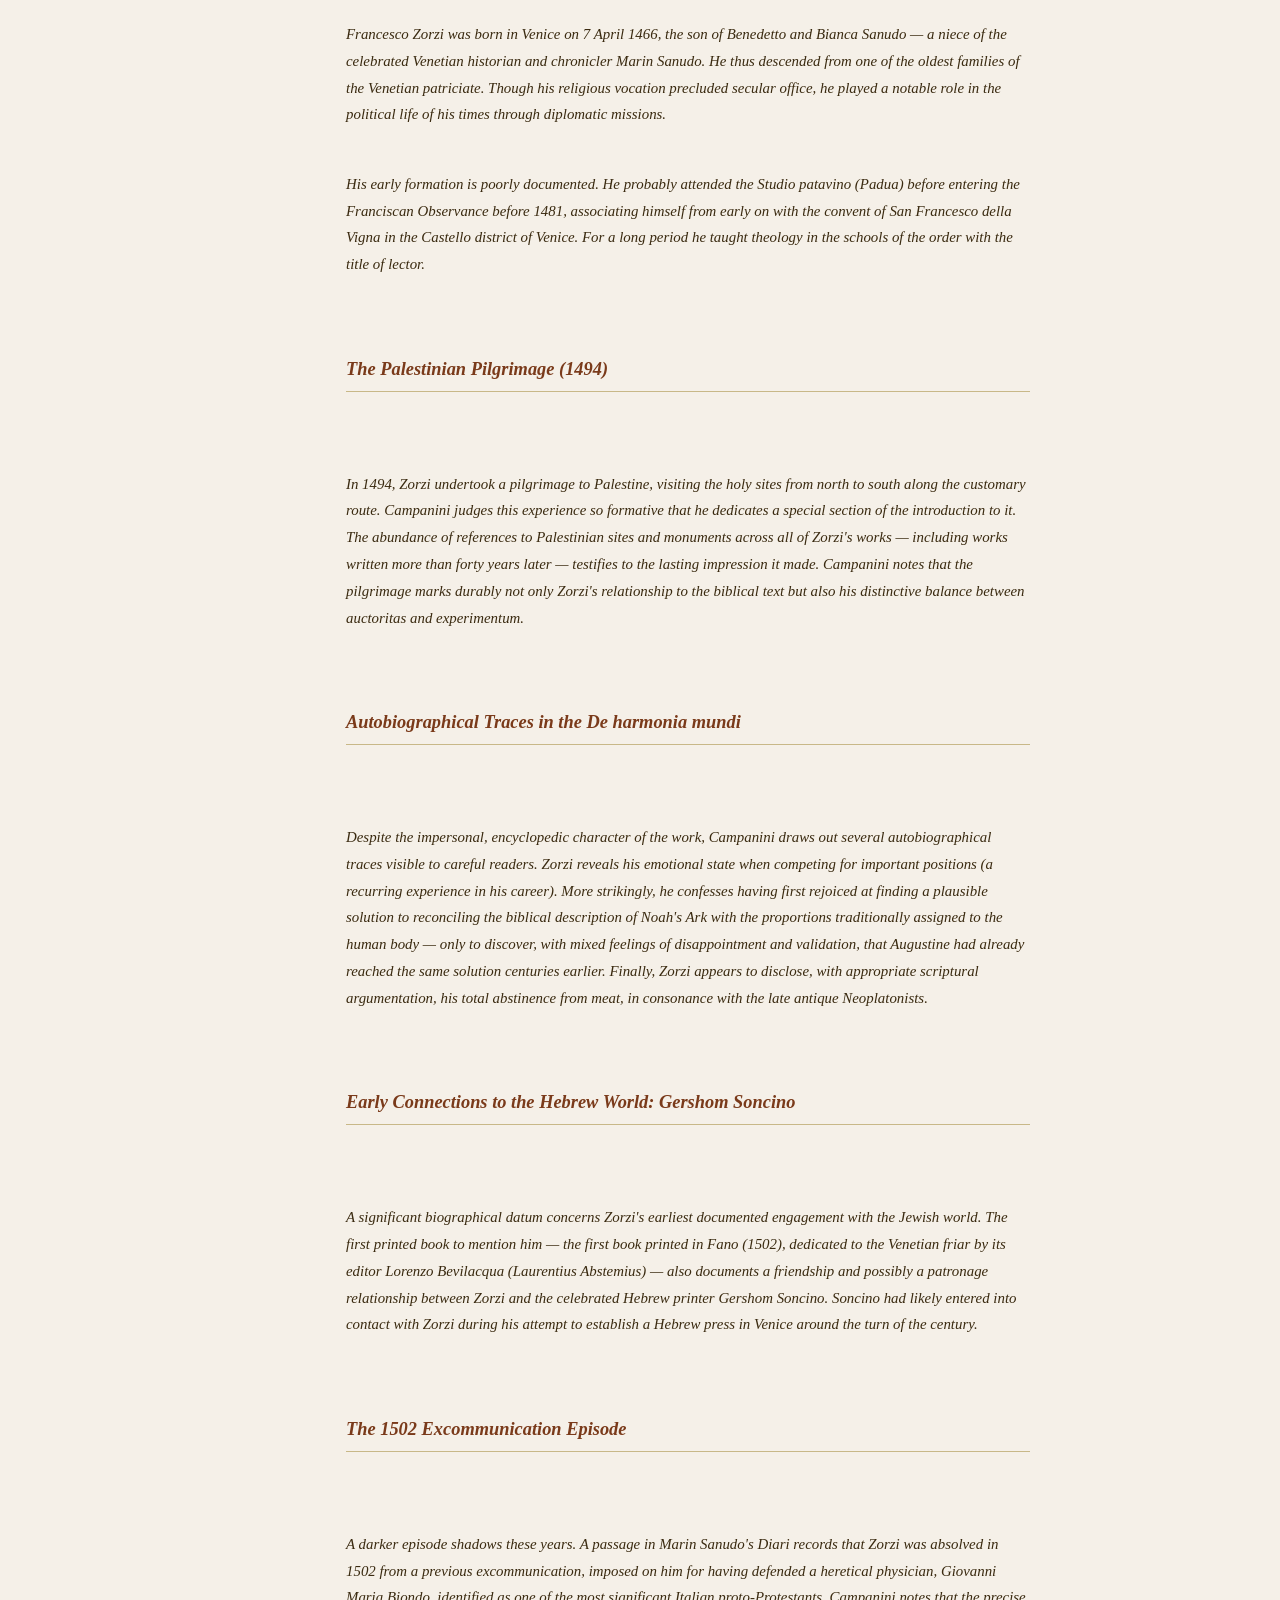
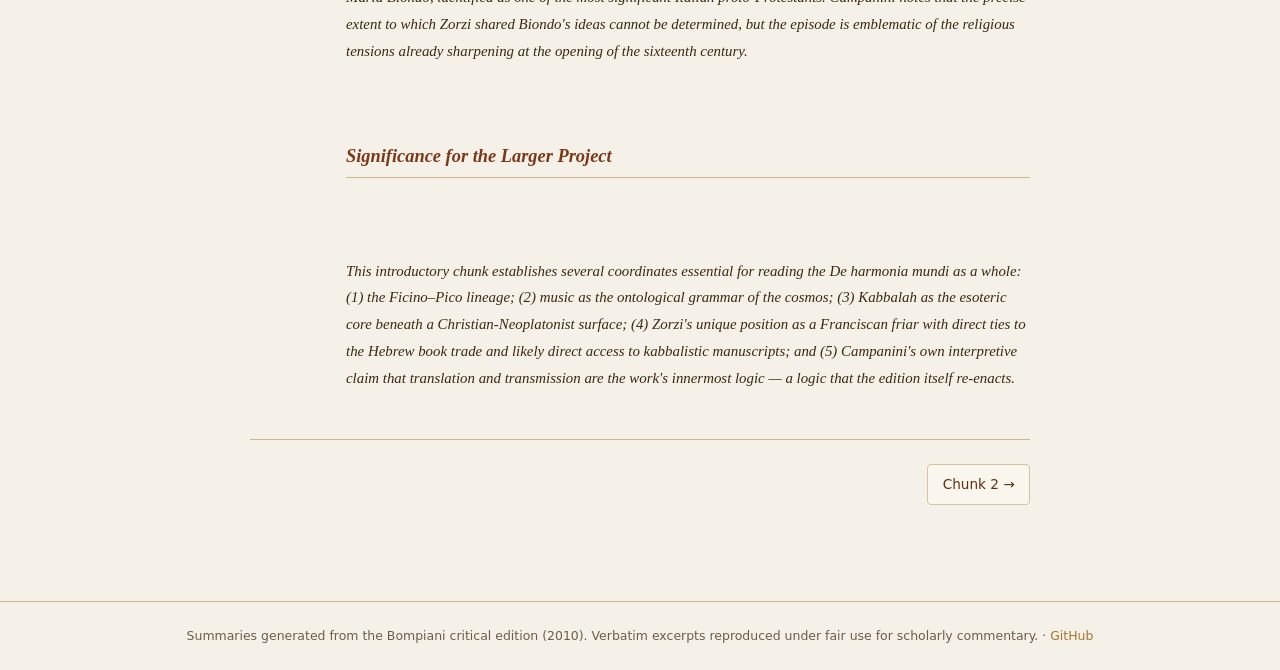
==== commit bf43cde9: "Add Kabbalah & Christian Mysticism synthesis tab with hyperlinked citations - Create kabbalah.html p" ====
--- a/chunk.html
+++ b/chunk.html
@@ -16,7 +16,7 @@
 </header>
 
 <nav class="breadcrumb">
-  <a href="index.html">← All Chunks</a> · <a href="timeline.html">Timeline</a>
+  <a href="index.html">← All Chunks</a> · <a href="dharma.html">De Harmonia Mundi</a> · <a href="timeline.html">Timeline</a> · <a href="kabbalah.html">Kabbalah & Mysticism</a>
 </nav>
 
 <main>
--- a/assets/style.css
+++ b/assets/style.css
@@ -266,11 +266,8 @@
 .essay-body p { margin-bottom: 1rem; }
 
 .essay-body blockquote {
-  border-left: 3px solid var(--gold);
-  padding: .7rem 1.2rem;
-  margin: 1.2rem 0;
-  background: #ede4ce;
-  border-radius: 0 4px 4px 0;
+  padding: 0;
+  margin: 1.2rem 0 1.2rem 2rem;
   font-style: italic;
   font-size: .93rem;
   color: #3a2a10;
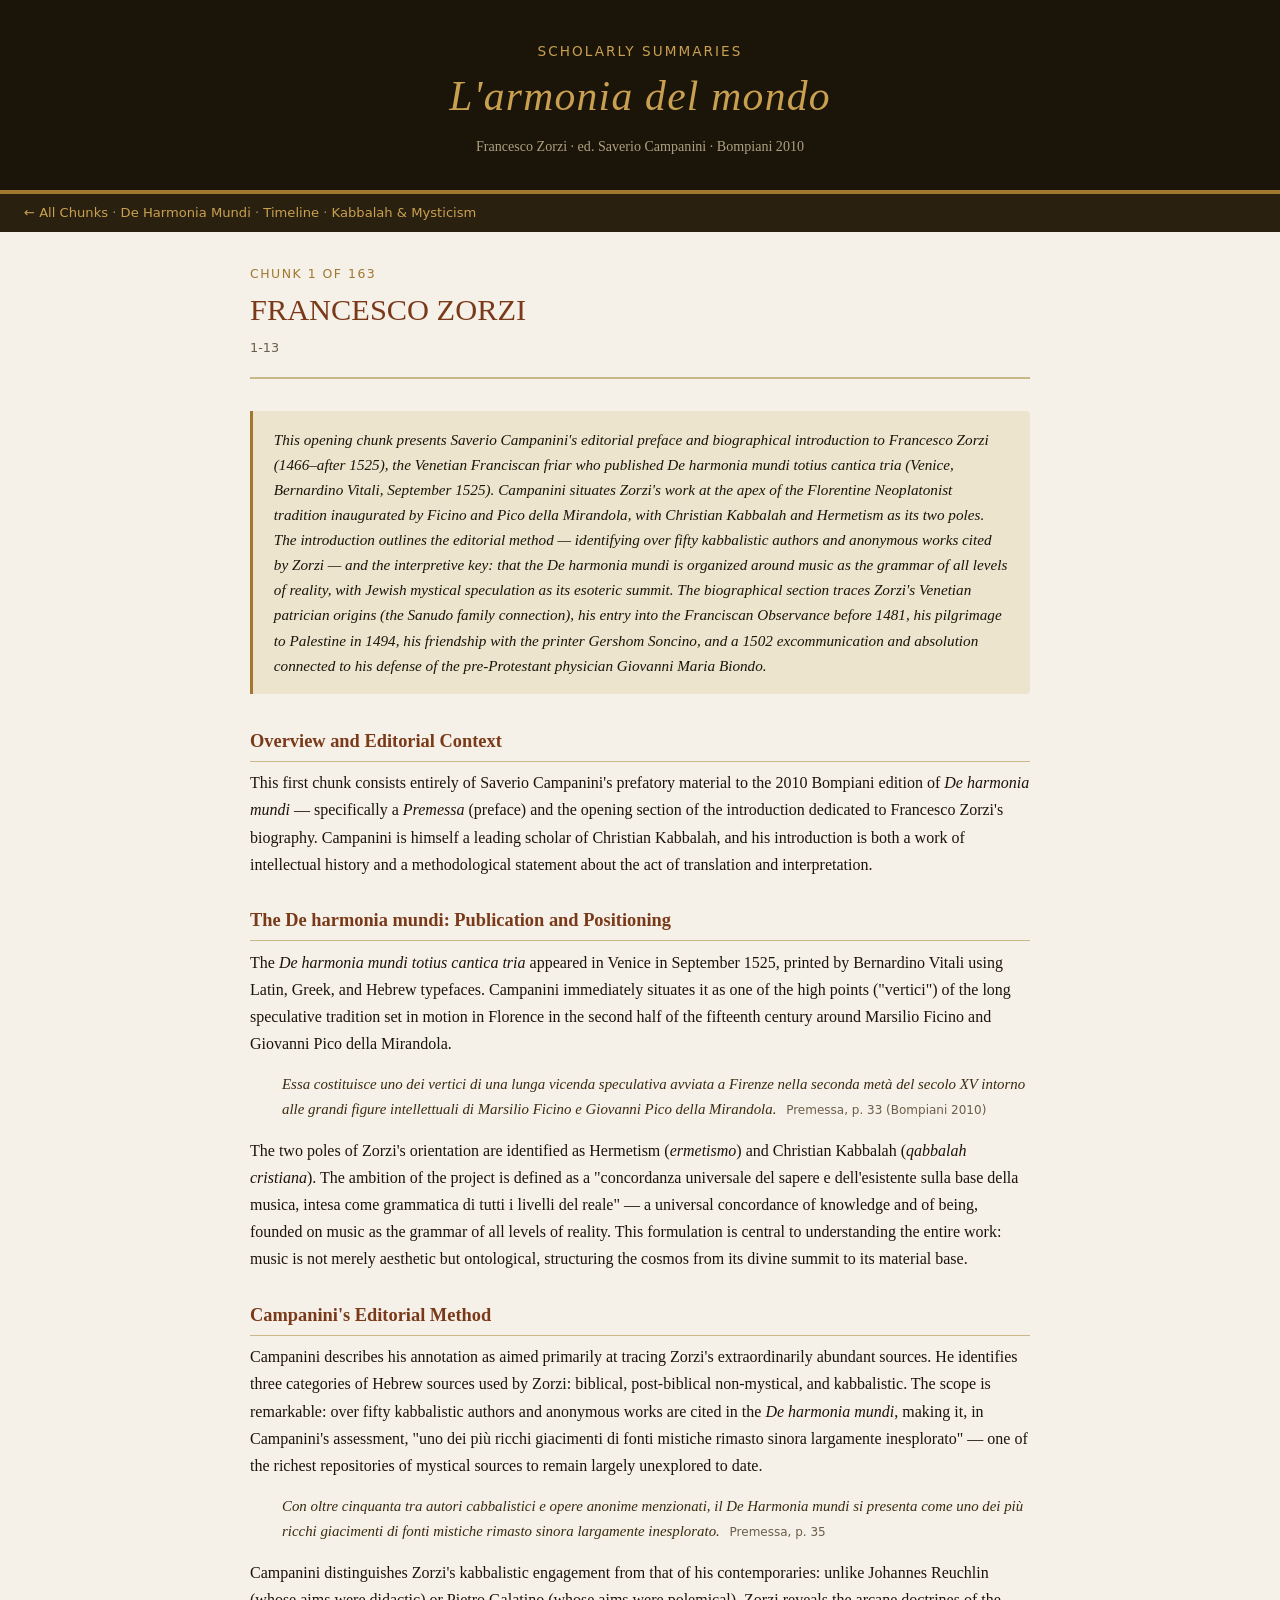
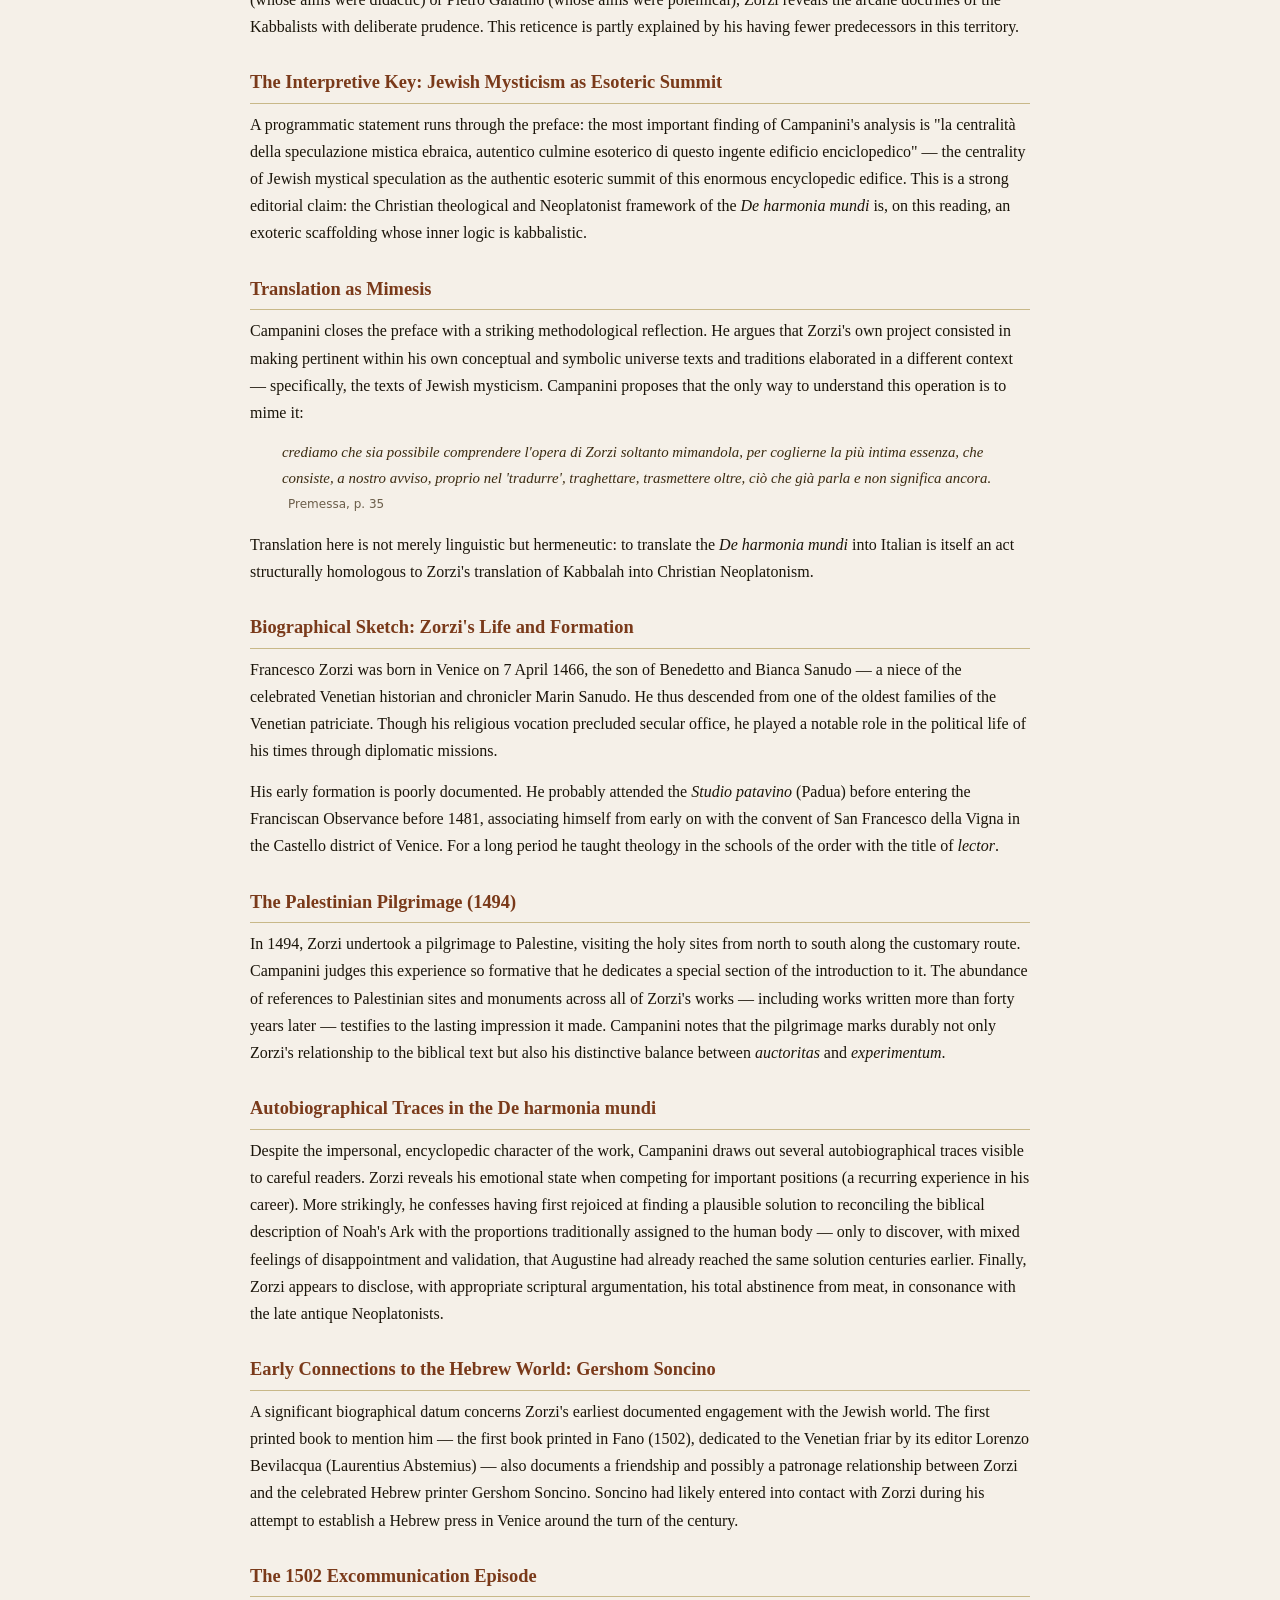
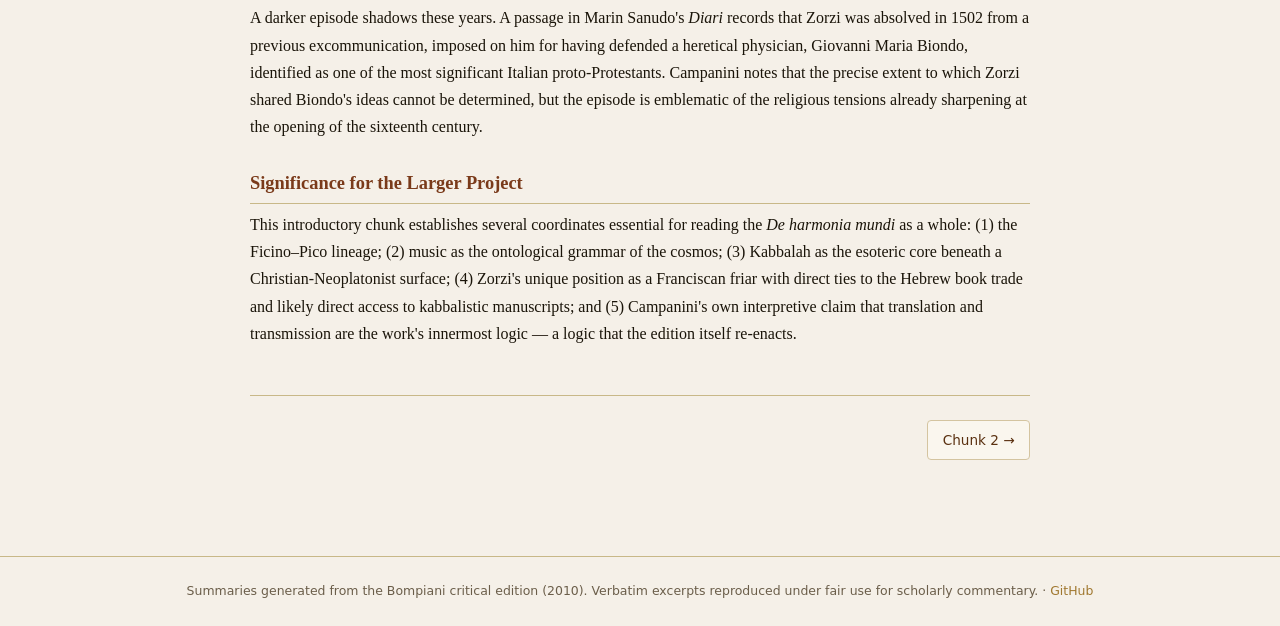
==== commit 480159bc: "Design overhaul: proper markdown parser, merged timeline, expanded essays Design fixes: - Replace re" ====
--- a/chunk.html
+++ b/chunk.html
@@ -33,39 +33,11 @@
   </p>
 </footer>
 
+<script src="assets/markdown.js"></script>
 <script>
 const TOTAL = 163;
 
 function pad(n) { return String(n).padStart(3, '0'); }
-
-function parseMarkdown(md) {
-  // Minimal markdown → HTML: headings, bold, italic, blockquotes, paragraphs
-  let html = md
-    .replace(/&/g,'&amp;').replace(/</g,'&lt;').replace(/>/g,'&gt;')
-    // blockquotes: lines starting with >
-    .replace(/^&gt;&gt;\s?(.+)$/gm, '<blockquote>$1</blockquote>')
-    .replace(/^&gt;\s?(.+)$/gm, '<blockquote>$1</blockquote>')
-    // Merge consecutive blockquote lines
-    .replace(/<\/blockquote>\n<blockquote>/g, '\n')
-    // cite tags (unescape back to HTML after escaping)
-    .replace(/&lt;cite&gt;(.+?)&lt;\/cite&gt;/g, '<cite>$1</cite>')
-    // Merge cite tags directly after blockquotes (keep citations inline with quotes)
-    .replace(/<\/blockquote>\n+<cite>/g, '<cite>')
-    // headings
-    .replace(/^### (.+)$/gm, '<h3>$1</h3>')
-    .replace(/^## (.+)$/gm, '<h2>$1</h2>')
-    .replace(/^# (.+)$/gm, '<h2>$1</h2>')
-    // bold/italic
-    .replace(/\*\*\*(.+?)\*\*\*/g, '<strong><em>$1</em></strong>')
-    .replace(/\*\*(.+?)\*\*/g, '<strong>$1</strong>')
-    .replace(/\*(.+?)\*/g, '<em>$1</em>')
-    // horizontal rules
-    .replace(/^---+$/gm, '<hr>')
-    // paragraphs: double newlines
-    .replace(/\n{2,}/g, '\n</p><p>\n')
-    .replace(/\n/g, '<br>');
-  return '<p>' + html + '</p>';
-}
 
 function renderEssay(data) {
   const wrap = document.getElementById('essay-wrap');
@@ -81,7 +53,7 @@
       <div class="essay-pages">${escHtml(data.pages || '')}</div>
     </div>
     <div class="essay-card-summary">${escHtml(data.card_summary || '')}</div>
-    <div class="essay-body">${parseMarkdown(data.essay || '')}</div>
+    <div class="essay-body">${mdToHtml(data.essay || '')}</div>
     <div class="chunk-nav">${prev}${next}</div>
   `;
 }
@@ -114,6 +86,9 @@
 }
 
 init();
+installProgressBar();
+installBackToTop();
+installKeyboardNav();
 </script>
 </body>
 </html>
--- a/assets/style.css
+++ b/assets/style.css
@@ -244,30 +244,36 @@
 
 .essay-body {
   font-size: 1rem;
-  line-height: 1.8;
+  line-height: 1.7;
 }
 
 .essay-body h2 {
   font-size: 1.15rem;
   font-weight: 600;
   color: var(--rust);
-  margin: 2rem 0 .6rem;
+  margin: 1.7rem 0 .45rem;
   border-bottom: 1px solid var(--rule);
-  padding-bottom: .3rem;
+  padding-bottom: .25rem;
 }
 
 .essay-body h3 {
   font-size: 1rem;
   font-weight: 600;
   color: var(--ink);
-  margin: 1.5rem 0 .4rem;
-}
-
-.essay-body p { margin-bottom: 1rem; }
+  margin: 1.25rem 0 .3rem;
+}
+
+.essay-body p { margin-bottom: .85rem; }
+
+.essay-body hr {
+  border: none;
+  border-top: 1px solid var(--rule);
+  margin: 1.5rem 0;
+}
 
 .essay-body blockquote {
   padding: 0;
-  margin: 1.2rem 0 1.2rem 2rem;
+  margin: .9rem 0 .9rem 2rem;
   font-style: italic;
   font-size: .93rem;
   color: #3a2a10;
@@ -333,6 +339,37 @@
   main { padding: 1.2rem 1rem 3rem; }
 }
 
+/* ── Reading progress bar ─────────────────────────────────── */
+.progress-bar {
+  position: fixed;
+  top: 0; left: 0;
+  height: 3px;
+  width: 0;
+  background: var(--gold);
+  z-index: 100;
+}
+
+/* ── Back to top ──────────────────────────────────────────── */
+.back-to-top {
+  position: fixed;
+  bottom: 1.5rem; right: 1.5rem;
+  width: 42px; height: 42px;
+  border: 1px solid var(--card-brd);
+  border-radius: 50%;
+  background: var(--card-bg);
+  color: var(--gold);
+  font-size: 1.1rem;
+  cursor: pointer;
+  opacity: 0;
+  pointer-events: none;
+  transition: opacity .2s;
+  box-shadow: 0 2px 8px rgba(0,0,0,.12);
+  z-index: 90;
+}
+
+.back-to-top.visible { opacity: 1; pointer-events: auto; }
+.back-to-top:hover { background: var(--hover-bg); }
+
 /* ── Spinner for essay load ───────────────────────────────── */
 .spinner {
   width: 32px; height: 32px;
